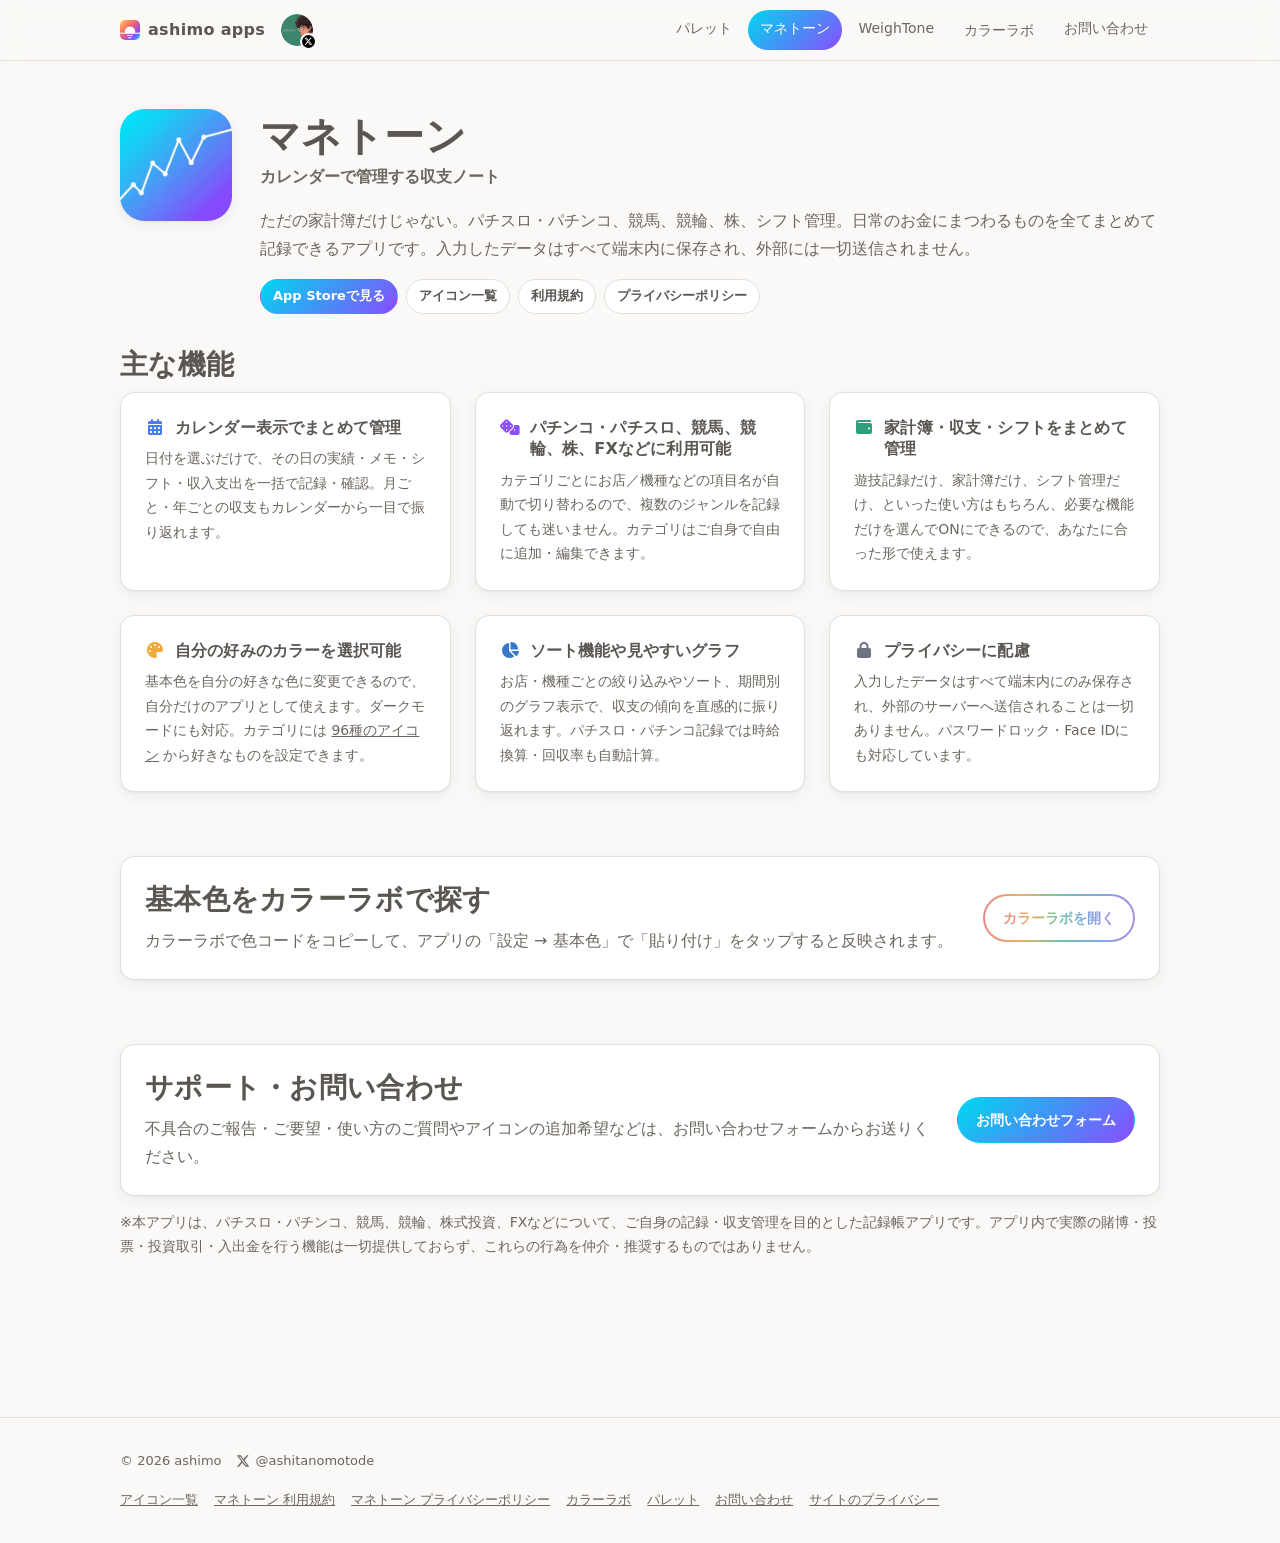
==== manetone/index.html @ 56796caa "運営者アイコンとXバッジを見やすいサイズに 実機では小さすぎてバッジに気づかないため、スマホはアイコン34px・ バッジ18px、PCは32px・17pxに拡大。タップもしやすくなる。  Co-Aut" ====
<!DOCTYPE html>
<html lang="ja">
<head>
  <meta charset="UTF-8">
  <meta name="viewport" content="width=device-width, initial-scale=1">
  <link rel="icon" href="/favicon.ico" sizes="32x32">
  <link rel="icon" href="/assets/icons/favicon.svg" type="image/svg+xml">
  <link rel="apple-touch-icon" href="/assets/icons/apple-touch-icon.png">
  <link rel="manifest" href="/site.webmanifest">
  <meta name="apple-mobile-web-app-title" content="ashimo apps">
  <meta name="theme-color" media="(prefers-color-scheme: light)" content="#faf9f7">
  <meta name="theme-color" media="(prefers-color-scheme: dark)" content="#151412">
  <title>マネトーン｜カレンダーで管理する収支ノート</title>
  <meta name="description" content="ただの家計簿だけじゃない。パチスロ・パチンコ、競馬、競輪、株、シフト管理。日常のお金にまつわるものを全てまとめて記録できるアプリです「マネトーン」。">
  <link rel="stylesheet" href="https://cdnjs.cloudflare.com/ajax/libs/font-awesome/6.7.2/css/all.min.css">
  <link rel="stylesheet" href="../assets/style.css?v=66">
  <link rel="canonical" href="https://ashitanomotode.com/manetone/">
  <meta property="og:type" content="website">
  <meta property="og:site_name" content="ashimo apps">
  <meta property="og:locale" content="ja_JP">
  <meta property="og:title" content="マネトーン｜カレンダーで管理する収支ノート">
  <meta property="og:description" content="ただの家計簿だけじゃない。パチスロ・パチンコ、競馬、競輪、株、シフト管理。日常のお金にまつわるものを全てまとめて記録できるアプリです「マネトーン」。">
  <meta property="og:url" content="https://ashitanomotode.com/manetone/">
  <meta property="og:image" content="https://ashitanomotode.com/assets/ogp-manetone.png">
  <meta name="twitter:card" content="summary_large_image">
  <script type="application/ld+json">
{
  "@context": "https://schema.org",
  "@type": "SoftwareApplication",
  "name": "マネトーン",
  "applicationCategory": "FinanceApplication",
  "operatingSystem": "iOS",
  "url": "https://ashitanomotode.com/manetone/",
  "installUrl": "https://apps.apple.com/jp/app/id6796136285",
  "description": "普段の生活での収入・支出はもちろん、勝ち負けのあるお金も、シフト管理も。日常のお金にまつわるものを全てまとめて記録できるアプリです。",
  "offers": {
    "@type": "Offer",
    "price": "0",
    "priceCurrency": "JPY"
  },
  "author": {
    "@type": "Organization",
    "name": "ashimo"
  }
}
  </script>
</head>
<body class="app-manetone" data-page="manetone">
  <header class="site-header">
    <div class="wrap">
      <a class="logo" href="../index.html"><span class="logo-dot"></span>ashimo apps</a>
      <a class="author-link" href="https://x.com/ashitanomotode" rel="me noopener" target="_blank" aria-label="運営者 ashimo のX（@ashitanomotode）"><img src="../assets/icons/ashimo.png" alt="" width="30" height="30"><span class="author-badge" aria-hidden="true"><svg viewBox="0 0 24 24"><path d="M18.244 2.25h3.308l-7.227 8.26 8.502 11.24H16.17l-5.214-6.817L4.99 21.75H1.68l7.73-8.835L1.254 2.25H8.08l4.713 6.231zm-1.161 17.52h1.833L7.084 4.126H5.117z"/></svg></span></a>
      <nav class="nav">
        <a data-nav="palette" href="../palette.html"><span class="rainbow-label">パレット</span></a>
        <a data-nav="manetone" href="./" aria-current="page">マネトーン</a>
        <a data-nav="weightone" href="../weightone/">WeighTone</a>
        <a data-nav="color" href="../color.html"><span class="rainbow-label">カラーラボ</span></a>
        <a data-nav="contact" href="../contact.html">お問い合わせ</a>
      </nav>
    </div>
  </header>

  <main class="wrap">
    <section class="app-hero">
      <img src="../assets/icons/manetone.png" alt="マネトーンのアイコン" width="112" height="112">
      <div>
        <h1>マネトーン</h1>
        <p class="app-catch">カレンダーで管理する収支ノート</p>
        <p>ただの家計簿だけじゃない。パチスロ・パチンコ、競馬、競輪、株、シフト管理。日常のお金にまつわるものを全てまとめて記録できるアプリです。入力したデータはすべて端末内に保存され、外部には一切送信されません。</p>
        <div class="doc-tabs">
          <a class="btn btn-primary btn-sm" href="https://apps.apple.com/jp/app/id6796136285" rel="noopener">App Storeで見る</a>
          <a class="btn btn-sm" href="icons.html">アイコン一覧</a>
          <a class="btn btn-sm" href="terms.html">利用規約</a>
          <a class="btn btn-sm" href="privacy.html">プライバシーポリシー</a>
        </div>
      </div>
    </section>

    <section class="section" style="padding-top:24px">
      <h2 class="section-title">主な機能</h2>
      <div class="grid-2 feature-grid">
        <div class="card">
          <h3><i class="fa-solid fa-calendar-days feat-ic" style="color:#4A7DF0"></i>カレンダー表示でまとめて管理</h3>
          <p>日付を選ぶだけで、その日の実績・メモ・シフト・収入支出を一括で記録・確認。月ごと・年ごとの収支もカレンダーから一目で振り返れます。</p>
        </div>
        <div class="card">
          <h3><i class="fa-solid fa-dice feat-ic" style="color:#8A4DFF"></i>パチンコ・パチスロ、競馬、競輪、株、FXなどに利用可能</h3>
          <p>カテゴリごとにお店／機種などの項目名が自動で切り替わるので、複数のジャンルを記録しても迷いません。カテゴリはご自身で自由に追加・編集できます。</p>
        </div>
        <div class="card">
          <h3><i class="fa-solid fa-wallet feat-ic" style="color:#2F9E7D"></i>家計簿・収支・シフトをまとめて管理</h3>
          <p>遊技記録だけ、家計簿だけ、シフト管理だけ、といった使い方はもちろん、必要な機能だけを選んでONにできるので、あなたに合った形で使えます。</p>
        </div>
        <div class="card">
          <h3><i class="fa-solid fa-palette feat-ic" style="color:#F0A93B"></i>自分の好みのカラーを選択可能</h3>
          <p>基本色を自分の好きな色に変更できるので、自分だけのアプリとして使えます。ダークモードにも対応。カテゴリには <a href="icons.html">96種のアイコン</a> から好きなものを設定できます。</p>
        </div>
        <div class="card">
          <h3><i class="fa-solid fa-chart-pie feat-ic" style="color:#3878C9"></i>ソート機能や見やすいグラフ</h3>
          <p>お店・機種ごとの絞り込みやソート、期間別のグラフ表示で、収支の傾向を直感的に振り返れます。パチスロ・パチンコ記録では時給換算・回収率も自動計算。</p>
        </div>
        <div class="card">
          <h3><i class="fa-solid fa-lock feat-ic" style="color:#6B7280"></i>プライバシーに配慮</h3>
          <p>入力したデータはすべて端末内にのみ保存され、外部のサーバーへ送信されることは一切ありません。パスワードロック・Face IDにも対応しています。</p>
        </div>
      </div>
    </section>

    <section class="section" style="padding-top:0">
      <div class="card color-cta">
        <div>
          <h2 class="section-title">基本色をカラーラボで探す</h2>
          <p class="section-lead" style="margin:0">カラーラボで色コードをコピーして、アプリの「設定 → 基本色」で「貼り付け」をタップすると反映されます。</p>
        </div>
        <a class="btn btn-lab" href="../color.html#app=manetone"><span class="rainbow-label">カラーラボを開く</span></a>
      </div>
    </section>

    <section class="section" style="padding-top:0">
      <div class="card color-cta">
        <div>
          <h2 class="section-title">サポート・お問い合わせ</h2>
          <p class="section-lead" style="margin:0">不具合のご報告・ご要望・使い方のご質問やアイコンの追加希望などは、お問い合わせフォームからお送りください。</p>
        </div>
        <a class="btn btn-primary" href="../contact.html?app=manetone">お問い合わせフォーム</a>
      </div>
      <p class="howto">※本アプリは、パチスロ・パチンコ、競馬、競輪、株式投資、FXなどについて、ご自身の記録・収支管理を目的とした記録帳アプリです。アプリ内で実際の賭博・投票・投資取引・入出金を行う機能は一切提供しておらず、これらの行為を仲介・推奨するものではありません。</p>
    </section>
  </main>

  <footer class="site-footer">
    <div class="wrap">
      <span class="foot-brand">© 2026 ashimo<a class="x-link" href="https://x.com/ashitanomotode" rel="me noopener" target="_blank" aria-label="X（旧Twitter）@ashitanomotode"><svg class="x-icon" viewBox="0 0 24 24" aria-hidden="true"><path d="M18.244 2.25h3.308l-7.227 8.26 8.502 11.24H16.17l-5.214-6.817L4.99 21.75H1.68l7.73-8.835L1.254 2.25H8.08l4.713 6.231zm-1.161 17.52h1.833L7.084 4.126H5.117z"/></svg><span>@ashitanomotode</span></a></span>
      <nav>
        <a href="icons.html">アイコン一覧</a>
        <a href="terms.html">マネトーン 利用規約</a>
        <a href="privacy.html">マネトーン プライバシーポリシー</a>
        <a href="../color.html">カラーラボ</a>
        <a href="../palette.html">パレット</a>
        <a href="../contact.html">お問い合わせ</a>
        <a href="../privacy.html">サイトのプライバシー</a>
      </nav>
    </div>
  </footer>
</body>
</html>
---- assets/style.css ----
/* ===== デザイントークン ===== */
:root {
  --bg: #faf9f7;
  --surface: #ffffff;
  --surface-2: #f2f0ec;
  --text: #5a5652;   /* 黒は使わず、やや薄めのグレー */
  --text-sub: #6b665e;
  --border: #e4e0d9;
  --accent: #3b82f6; /* カラーラボで選んだ色がここに入る */
  --accent-text: #ffffff;
  --radius: 14px;
  --shadow: 0 1px 2px rgba(0,0,0,.04), 0 4px 16px rgba(0,0,0,.06);
  --max: 1080px;
  color-scheme: light;
}
@media (prefers-color-scheme: dark) {
  :root {
    --bg: #151412;
    --surface: #1e1c19;
    --surface-2: #29261f;
    --text: #f1eee8;
    --text-sub: #a39d92;
    --border: #36322b;
    --shadow: 0 1px 2px rgba(0,0,0,.3), 0 4px 16px rgba(0,0,0,.3);
    color-scheme: dark;
  }
}

* { box-sizing: border-box; }
html { scroll-behavior: smooth; }
body {
  margin: 0;
  background: var(--bg);
  color: var(--text);
  font-family: "Hiragino Sans", "Hiragino Kaku Gothic ProN", "Noto Sans JP", "Yu Gothic", system-ui, sans-serif;
  line-height: 1.75;
  -webkit-font-smoothing: antialiased;
}
img { max-width: 100%; }
a { color: inherit; }
.wrap { max-width: var(--max); margin: 0 auto; padding-inline: 20px; }

/* ===== ヘッダー / フッター ===== */
.site-header {
  position: sticky; top: 0; z-index: 10;
  background: color-mix(in srgb, var(--bg) 85%, transparent);
  backdrop-filter: blur(10px);
  border-bottom: 1px solid var(--border);
}
.site-header .wrap { display: flex; align-items: center; justify-content: space-between; gap: 16px; min-height: 60px; flex-wrap: wrap; }
.logo { font-weight: 800; text-decoration: none; letter-spacing: .02em; display: flex; align-items: center; gap: 8px; }
.logo-dot { width: 20px; height: 20px; border-radius: 5px; background: url("icons/favicon.svg") center / cover no-repeat; flex: none; }
.nav { display: flex; gap: 4px; flex-wrap: wrap; }
.nav a { text-decoration: none; font-size: 14px; padding: 6px 12px; border-radius: 999px; color: var(--text-sub); }
.nav a:hover { background: var(--surface-2); color: var(--text); }
.nav a[aria-current="page"] { background: var(--text); color: var(--bg); }

.site-footer { border-top: 1px solid var(--border); margin-top: 80px; padding-block: 32px; font-size: 13px; color: var(--text-sub); }
.site-footer .wrap { display: flex; justify-content: space-between; gap: 16px; flex-wrap: wrap; }
.site-footer nav { display: flex; gap: 16px; flex-wrap: wrap; }

/* ===== 共通パーツ ===== */
h1, h2, h3 { line-height: 1.35; letter-spacing: .01em; }
.section { padding-block: 64px; }
.section-title { font-size: clamp(22px, 3vw, 28px); margin: 0 0 8px; }
.section-lead { color: var(--text-sub); margin: 0 0 32px; }
.card { background: var(--surface); border: 1px solid var(--border); border-radius: var(--radius); box-shadow: var(--shadow); padding: 24px; }
.btn {
  display: inline-flex; align-items: center; justify-content: center; gap: 6px;
  padding: 10px 18px; border-radius: 999px; border: 1px solid var(--border);
  background: var(--surface); color: var(--text); font: inherit; font-size: 14px; font-weight: 600;
  text-decoration: none; cursor: pointer; transition: transform .1s, background .2s;
}
.btn:active { transform: scale(.97); }
.btn-primary { background: var(--text); color: var(--bg); border-color: transparent; }
.btn-sm { padding: 5px 12px; font-size: 13px; }
.tag { display: inline-block; font-size: 12px; padding: 2px 10px; border-radius: 999px; background: var(--surface-2); color: var(--text-sub); }
.grid-2 { display: grid; grid-template-columns: repeat(auto-fit, minmax(300px, 1fr)); gap: 24px; }
.grid-3 { display: grid; grid-template-columns: repeat(auto-fit, minmax(220px, 1fr)); gap: 20px; }

/* ===== トップページ ===== */
.hero { padding-block: 88px 56px; text-align: center; position: relative; overflow: hidden; }
.hero h1 { font-size: clamp(30px, 5.5vw, 52px); margin: 16px 0; }
.hero p { color: var(--text-sub); max-width: 620px; margin: 0 auto 32px; }
.hero-actions { display: flex; gap: 12px; justify-content: center; flex-wrap: wrap; }
.hero-swatches { display: flex; justify-content: center; gap: 10px; margin-top: 48px; flex-wrap: wrap; }
.hero-swatches span { width: 44px; height: 44px; border-radius: 12px; box-shadow: var(--shadow); }
.rainbow-text {
  background: linear-gradient(90deg, #ef4444, #f59e0b, #10b981, #3b82f6, #8b5cf6);
  -webkit-background-clip: text; background-clip: text; color: transparent;
}

.app-card { display: flex; flex-direction: column; gap: 12px; }
.app-icon { width: 64px; height: 64px; border-radius: 16px; display: grid; place-items: center; font-size: 32px; }
.app-card h3 { margin: 0; font-size: 22px; }
.app-card ul { margin: 0; padding-left: 1.2em; color: var(--text-sub); }
.app-card .actions { display: flex; gap: 8px; flex-wrap: wrap; margin-top: auto; padding-top: 8px; }

.steps { counter-reset: step; }
.step { position: relative; padding-top: 48px; }
.step::before {
  counter-increment: step; content: counter(step);
  position: absolute; top: 20px; left: 24px;
  width: 36px; height: 36px; border-radius: 50%;
  background: var(--text); color: var(--bg); display: grid; place-items: center; font-weight: 700;
}
.step h3 { margin: 12px 0 4px; }
.step p { margin: 0; color: var(--text-sub); font-size: 14px; }

.faq details { border-bottom: 1px solid var(--border); padding-block: 14px; }
.faq summary { cursor: pointer; font-weight: 600; }
.faq p { color: var(--text-sub); margin: 8px 0 0; }

/* ===== 規約ページ ===== */
.doc { max-width: 760px; margin: 0 auto; padding-block: 48px; }
.doc h1 { font-size: 30px; margin-bottom: 4px; }
.doc .meta { color: var(--text-sub); font-size: 13px; margin-bottom: 32px; }
.doc h2 { font-size: 18px; margin-top: 36px; padding-top: 12px; border-top: 1px solid var(--border); }
.doc li { margin-bottom: 4px; }
.doc .note { background: #fff7d6; color: #5c4a00; border-radius: 10px; padding: 12px 16px; font-size: 13px; }
.doc-tabs { display: flex; gap: 8px; margin-bottom: 24px; flex-wrap: wrap; }

/* ===== カラーラボ ===== */
.lab-head { padding-block: 40px 16px; }
.lab-head h1 { margin: 0 0 4px; font-size: clamp(26px, 4vw, 36px); }
.lab-head p { margin: 0; color: var(--text-sub); }

.lab { display: grid; grid-template-columns: minmax(0, 1.1fr) minmax(0, 1fr); gap: 24px; align-items: start; }
@media (max-width: 860px) { .lab { grid-template-columns: 1fr; } }

.swatch-big {
  border-radius: var(--radius); min-height: 180px; padding: 20px;
  display: flex; flex-direction: column; justify-content: space-between;
  transition: background .15s; box-shadow: var(--shadow);
}
.swatch-big .hex { font-size: clamp(32px, 6vw, 48px); font-weight: 800; letter-spacing: .04em; font-family: ui-monospace, "SF Mono", Menlo, monospace; }
.swatch-big .name { font-size: 14px; opacity: .85; }
.swatch-top { display: flex; justify-content: space-between; align-items: center; gap: 8px; }
.native-picker { width: 44px; height: 44px; border: 2px solid rgba(255,255,255,.6); border-radius: 12px; padding: 0; background: none; cursor: pointer; }
.native-picker::-webkit-color-swatch-wrapper { padding: 0; }
.native-picker::-webkit-color-swatch { border: none; border-radius: 10px; }

.panel h2 { font-size: 15px; margin: 0 0 14px; display: flex; align-items: center; justify-content: space-between; gap: 8px; }
.stack { display: grid; gap: 20px; }

.slider-row { display: grid; grid-template-columns: 28px 1fr 64px; gap: 10px; align-items: center; margin-bottom: 10px; }
.slider-row label { font-size: 13px; font-weight: 700; color: var(--text-sub); }
.slider-row input[type="number"] {
  width: 100%; font: inherit; font-size: 13px; padding: 4px 6px; text-align: right;
  border: 1px solid var(--border); border-radius: 8px; background: var(--surface-2); color: var(--text);
}
input[type="range"] { -webkit-appearance: none; appearance: none; width: 100%; height: 14px; border-radius: 999px; outline: none; border: 1px solid var(--border); }
input[type="range"]::-webkit-slider-thumb { -webkit-appearance: none; width: 22px; height: 22px; border-radius: 50%; background: #fff; border: 2px solid #1f1d1a; box-shadow: 0 1px 4px rgba(0,0,0,.3); cursor: grab; }
input[type="range"]::-moz-range-thumb { width: 20px; height: 20px; border-radius: 50%; background: #fff; border: 2px solid #1f1d1a; cursor: grab; }

.mode-tabs { display: inline-flex; background: var(--surface-2); border-radius: 999px; padding: 3px; }
.mode-tabs button { border: 0; background: none; font: inherit; font-size: 12px; font-weight: 600; padding: 4px 12px; border-radius: 999px; color: var(--text-sub); cursor: pointer; }
.mode-tabs button[aria-pressed="true"] { background: var(--surface); color: var(--text); box-shadow: 0 1px 3px rgba(0,0,0,.1); }

.code-row { display: grid; grid-template-columns: 48px 1fr auto; gap: 10px; align-items: center; padding: 8px 0; border-bottom: 1px dashed var(--border); }
.code-row:last-child { border-bottom: 0; }
.code-row span { font-size: 12px; color: var(--text-sub); font-weight: 700; }
.code-row input, .code-row code {
  font-family: ui-monospace, "SF Mono", Menlo, monospace; font-size: 15px;
  border: 1px solid transparent; background: none; color: var(--text); padding: 4px 6px; border-radius: 8px; width: 100%;
}
.code-row input:focus { border-color: var(--border); background: var(--surface-2); outline: none; }

.chips { display: grid; grid-template-columns: repeat(auto-fill, minmax(56px, 1fr)); gap: 8px; }
.chip {
  aspect-ratio: 1; border-radius: 10px; border: 1px solid rgba(0,0,0,.08); cursor: pointer; position: relative;
  transition: transform .1s;
}
.chip:hover { transform: translateY(-2px); }
.chip.is-current { outline: 3px solid var(--text); outline-offset: 2px; }
.chip-label { display: block; font-size: 11px; text-align: center; color: var(--text-sub); margin-top: 4px; line-height: 1.3; }
.chip-wrap { display: flex; flex-direction: column; min-width: 0; }
.chip-remove { position: absolute; top: -6px; right: -6px; width: 20px; height: 20px; border-radius: 50%; border: 0; background: var(--text); color: var(--bg); font-size: 12px; cursor: pointer; line-height: 1; }

.scale { display: flex; border-radius: 10px; overflow: hidden; height: 48px; }
.scale button { flex: 1; border: 0; cursor: pointer; transition: flex .15s; }
.scale button:hover { flex: 1.6; }

.harmony-row { display: grid; grid-template-columns: 110px 1fr; gap: 12px; align-items: center; margin-bottom: 10px; font-size: 13px; }
.harmony-row .scale { height: 36px; }

.contrast-grid { display: grid; grid-template-columns: 1fr 1fr; gap: 10px; }
.contrast-box { border-radius: 10px; padding: 14px; font-weight: 700; }
.contrast-box small { display: block; font-weight: 500; font-size: 12px; opacity: .9; }
.badge { display: inline-block; font-size: 11px; padding: 1px 8px; border-radius: 999px; background: rgba(0,0,0,.25); color: #fff; margin-left: 4px; }

.pal-tabs { display: flex; gap: 6px; flex-wrap: wrap; margin-bottom: 14px; }

/* アプリプレビュー（スマホ風） */
.phone-row { display: flex; gap: 16px; justify-content: center; flex-wrap: wrap; }
.phone {
  width: 220px; max-width: 100%; border-radius: 28px; padding: 14px; border: 6px solid #111;
  background: var(--p-bg); color: var(--p-text); font-size: 12px;
  display: flex; flex-direction: column; gap: 10px;
}
.phone.light { --p-bg: #f6f6f4; --p-card: #fff; --p-text: #1d1d1b; --p-sub: #8a8a85; }
.phone.dark  { --p-bg: #111; --p-card: #1f1f1f; --p-text: #f1f1f1; --p-sub: #9a9a9a; }
.phone .p-title { font-weight: 800; font-size: 14px; display: flex; justify-content: space-between; }
.phone .p-card { background: var(--p-card); border-radius: 14px; padding: 10px; }
.phone .p-sub { color: var(--p-sub); font-size: 10px; }
.phone .p-big { font-size: 20px; font-weight: 800; }
.phone .p-btn { border-radius: 999px; padding: 8px; text-align: center; font-weight: 700; }
.phone .p-bar { height: 6px; border-radius: 999px; background: color-mix(in srgb, var(--p-sub) 25%, transparent); overflow: hidden; }
.phone .p-bar i { display: block; height: 100%; width: 64%; border-radius: inherit; }
.phone .p-tabbar { display: flex; justify-content: space-around; padding-top: 6px; border-top: 1px solid color-mix(in srgb, var(--p-sub) 25%, transparent); font-size: 16px; }

.toast {
  position: fixed; left: 50%; bottom: 24px; transform: translateX(-50%) translateY(20px);
  background: var(--text); color: var(--bg); padding: 10px 18px; border-radius: 999px; font-size: 14px;
  opacity: 0; pointer-events: none; transition: .2s; z-index: 50;
}
.toast.show { opacity: 1; transform: translateX(-50%) translateY(0); }

.more-codes summary { cursor: pointer; font-size: 13px; color: var(--text-sub); padding-top: 10px; }
.code-row { grid-template-columns: 64px 1fr auto; }

/* グラデーション */
.seg { display: grid; grid-template-columns: repeat(3, 1fr); background: var(--surface-2); border-radius: 12px; padding: 4px; gap: 4px; }
.seg button { border: 0; background: none; font: inherit; font-size: 13px; font-weight: 700; padding: 8px 4px; border-radius: 9px; color: var(--text-sub); cursor: pointer; }
.seg button[aria-pressed="true"] { background: var(--surface); color: var(--text); box-shadow: 0 1px 3px rgba(0,0,0,.12); }
.pro-badge { font-size: 10px; padding: 1px 6px; border-radius: 999px; background: linear-gradient(90deg, #f59e0b, #ec4899); color: #fff; vertical-align: 1px; }
.grad-preview { height: 120px; border-radius: 14px; box-shadow: var(--shadow); margin-bottom: 18px; }

.stop-bar { position: relative; height: 40px; border-radius: 20px; cursor: copy; touch-action: none; margin-inline: 11px; user-select: none; }
.stop-bar-fill { position: absolute; inset: 0; border-radius: inherit; border: 1px solid var(--border); }
.stop-marker {
  position: absolute; top: 50%; width: 24px; height: 24px; margin: -12px 0 0 -12px; border-radius: 50%;
  border: 2px solid rgba(255,255,255,.7); box-shadow: 0 1px 4px rgba(0,0,0,.45); cursor: grab;
}
.stop-marker.is-selected { border: 3px solid #fff; outline: 2px solid var(--text); width: 28px; height: 28px; margin: -14px 0 0 -14px; }
.stop-tools { display: flex; justify-content: space-between; align-items: center; gap: 8px; flex-wrap: wrap; margin-top: 12px; }
.stop-tools input { width: 64px; font: inherit; font-size: 13px; padding: 3px 6px; border: 1px solid var(--border); border-radius: 8px; background: var(--surface-2); color: var(--text); text-align: right; }
.sub-h { font-size: 13px; margin: 20px 0 10px; display: flex; justify-content: space-between; align-items: center; gap: 8px; }
.angle-row { display: flex; gap: 8px; flex-wrap: wrap; }
.angle-row button { width: 38px; height: 38px; border-radius: 50%; border: 1px solid var(--border); background: var(--surface-2); color: var(--text); font-size: 16px; cursor: pointer; display: grid; place-items: center; }
.angle-row button span { display: inline-block; line-height: 1; }
.angle-row button[aria-pressed="true"] { background: var(--text); color: var(--bg); border-color: transparent; }

.stop-row { display: grid; grid-template-columns: 22px 28px 1fr 52px auto; gap: 10px; align-items: center; padding: 6px 8px; border-radius: 10px; cursor: pointer; }
.stop-row:hover { background: var(--surface-2); }
.stop-row.is-selected { background: var(--surface-2); box-shadow: inset 0 0 0 1px var(--border); }
.stop-row .num { font-size: 12px; color: var(--text-sub); font-weight: 700; text-align: center; }
.stop-row .sw { width: 28px; height: 28px; border-radius: 8px; border: 1px solid rgba(0,0,0,.1); }
.stop-row code { font-family: ui-monospace, "SF Mono", Menlo, monospace; font-size: 15px; }
.stop-row .pos { font-size: 13px; color: var(--text-sub); text-align: right; }

.grad-presets { display: grid; grid-template-columns: repeat(auto-fill, minmax(92px, 1fr)); gap: 10px; }
.grad-presets button { border: 0; background: none; padding: 0; cursor: pointer; font: inherit; color: var(--text-sub); font-size: 11px; text-align: center; }
.grad-presets button i { display: block; height: 44px; border-radius: 10px; margin-bottom: 4px; border: 1px solid rgba(0,0,0,.06); transition: transform .1s; }
.grad-presets button:hover i { transform: translateY(-2px); }

.howto { font-size: 14px; color: var(--text-sub); }
.howto ol { margin: 0; padding-left: 1.3em; }

/* ===== アプリアイコン・アプリページ ===== */
.hero-icons { display: flex; justify-content: center; gap: 20px; margin-top: 48px; }
.hero-icons img { width: 88px; height: 88px; border-radius: 22%; box-shadow: var(--shadow); }
.app-icon-img { width: 72px; height: 72px; border-radius: 22%; box-shadow: var(--shadow); }
.app-catch { margin: 0; font-weight: 700; color: var(--text); }
.app-hero { display: flex; gap: 28px; align-items: flex-start; padding-block: 48px 8px; flex-wrap: wrap; }
.app-hero img { width: 112px; height: 112px; border-radius: 22%; box-shadow: var(--shadow); flex-shrink: 0; }
.app-hero > div { flex: 1; min-width: 260px; }
.app-hero h1 { margin: 0; font-size: clamp(28px, 5vw, 40px); }
.app-hero p { color: var(--text-sub); }
.app-hero .doc-tabs { margin: 16px 0 0; }
.feature-grid h3 { margin: 0 0 8px; font-size: 16px; }
.feature-grid p { margin: 0; color: var(--text-sub); font-size: 14px; }
.color-cta { display: flex; gap: 20px; align-items: center; justify-content: space-between; flex-wrap: wrap; }
.color-cta > div { flex: 1; min-width: 240px; }
.doc-app { display: inline-flex; align-items: center; gap: 10px; text-decoration: none; font-weight: 700; }
.doc-app img { border-radius: 22%; }
.doc .crosslink { margin-top: 40px; padding-top: 20px; border-top: 1px solid var(--border); }

/* ===== 無料 / Pro 表示 ===== */
.free-badge { font-size: 10px; padding: 1px 6px; border-radius: 999px; background: #16a34a; color: #fff; vertical-align: 1px; }
.seg button { display: flex; flex-direction: column; align-items: center; gap: 2px; line-height: 1.3; }
.plan-note { display: flex; gap: 8px; flex-wrap: wrap; margin-top: 10px; font-size: 12px; color: var(--text-sub); }
.app-tabs { display: flex; gap: 6px; margin-bottom: 12px; flex-wrap: wrap; }
.app-tabs button { display: inline-flex; align-items: center; gap: 6px; }
.app-tabs img { width: 20px; height: 20px; border-radius: 22%; }
.app-tabs button[aria-pressed="true"] { background: var(--text); color: var(--bg); border-color: transparent; }

/* ===== アプリ切り替え ===== */
body[data-app="manetone"] [data-for="weightone"],
body[data-app="weightone"] [data-for="manetone"] { display: none !important; }
.app-switch { display: grid; grid-template-columns: repeat(2, minmax(0, 1fr)); gap: 10px; margin-top: 18px; max-width: 560px; }
.app-switch button {
  display: flex; align-items: center; gap: 12px; text-align: left; padding: 10px 14px;
  border-radius: 16px; border: 2px solid var(--border); background: var(--surface); color: var(--text);
  font: inherit; cursor: pointer; transition: border-color .15s, box-shadow .15s;
}
.app-switch img { width: 44px; height: 44px; border-radius: 22%; flex-shrink: 0; }
.app-switch b { display: block; font-size: 15px; }
.app-switch small { display: block; font-size: 12px; color: var(--text-sub); }
.app-switch button[aria-pressed="false"] { opacity: .7; }
.app-switch button[data-app="manetone"][aria-pressed="true"] { border-color: #6d7ff5; box-shadow: 0 0 0 4px rgba(109,127,245,.18); opacity: 1; }
.app-switch button[data-app="weightone"][aria-pressed="true"] { border-color: #ff8a5c; box-shadow: 0 0 0 4px rgba(255,138,92,.2); opacity: 1; }
body[data-app="manetone"] .lab-head h1 { background: linear-gradient(90deg, #00b8e6, #8a4dff); -webkit-background-clip: text; background-clip: text; color: transparent; }
body[data-app="weightone"] .lab-head h1 { background: linear-gradient(90deg, #ffb347, #e05a8f); -webkit-background-clip: text; background-clip: text; color: transparent; }

/* ===== 端末モック（共通） ===== */
.device-row { display: flex; justify-content: center; }
.device {
  width: 300px; max-width: 100%; border-radius: 38px; border: 8px solid #111; overflow: hidden;
  display: flex; flex-direction: column; position: relative; font-size: 12px; line-height: 1.4;
  box-shadow: 0 10px 30px rgba(0,0,0,.18);
}
.device .status { display: flex; justify-content: space-between; padding: 8px 20px 2px; font-size: 11px; font-weight: 700; }
.device .island { position: absolute; top: 6px; left: 50%; transform: translateX(-50%); width: 76px; height: 20px; border-radius: 12px; background: #111; }
.device svg.ic { display: block; }
.device .tabbar { display: flex; justify-content: space-around; padding: 6px 4px 14px; border-top: 1px solid; }
.device .tab { display: flex; flex-direction: column; align-items: center; gap: 1px; font-size: 9px; min-width: 0; }

/* マネトーン */
.mt-body { padding: 0 8px 10px; position: relative; flex: 1; }
.mt-title { text-align: center; font-size: 17px; font-weight: 700; padding: 4px 0 2px; }
.mt-summary { margin: 8px 4px 10px; padding: 10px; border-radius: 10px; box-shadow: 0 2px 4px rgba(0,0,0,.05); }
.mt-sum-top { display: flex; justify-content: space-between; align-items: center; gap: 6px; }
.mt-sum-label { font-size: 12px; }
.mt-detail { border: 1.5px solid; border-radius: 999px; padding: 1px 10px; font-size: 10px; font-weight: 700; }
.mt-seg { display: inline-flex; border-radius: 6px; padding: 2px; margin-top: 6px; }
.mt-seg span { padding: 3px 6px; border-radius: 5px; font-size: 11px; }
.mt-value { font-size: 18px; font-weight: 700; margin-top: 2px; }
.mt-cal { border-radius: 12px; padding: 8px 4px 6px; }
.mt-cal-head { display: flex; justify-content: space-between; align-items: center; padding: 0 8px 6px; font-size: 14px; font-weight: 700; }
.mt-cal-head i { font-style: normal; font-size: 18px; font-weight: 400; }
.mt-grid { display: grid; grid-template-columns: repeat(7, 1fr); }
.mt-wd { text-align: center; font-size: 10px; padding-bottom: 2px; }
.mt-day { aspect-ratio: 1; display: flex; flex-direction: column; align-items: center; padding-top: 2px; min-width: 0; overflow: hidden; }
.mt-top { display: grid; grid-template-columns: 1fr auto 1fr; width: 100%; align-items: center; }
.mt-shift { font-size: 7px; font-weight: 700; text-align: center; }
.mt-num { font-size: 12px; }
.mt-amt { font-size: 8.5px; white-space: nowrap; letter-spacing: -.02em; }
.mt-fin { font-size: 8px; opacity: .85; white-space: nowrap; letter-spacing: -.02em; }
.mt-fab { position: absolute; right: 14px; bottom: 14px; width: 44px; height: 44px; border-radius: 50%; display: grid; place-items: center; box-shadow: 0 3px 5px rgba(0,0,0,.2); }

/* WeighTone */
.wt-body { padding: 0 14px 12px; flex: 1; }
.wt-title { font-size: 19px; font-weight: 800; padding: 6px 2px 0; display: flex; justify-content: space-between; align-items: center; }
.wt-pro { font-size: 10px; font-weight: 800; padding: 2px 8px; border-radius: 999px; }
.wt-summary { margin-top: 10px; border-radius: 16px; padding: 10px 12px; display: flex; justify-content: space-between; align-items: flex-end; }
.wt-summary b { font-size: 22px; font-weight: 800; }
.wt-cal { margin-top: 12px; border-radius: 18px; padding: 8px; }
.wt-cal-head { display: flex; justify-content: space-between; align-items: center; padding: 0 4px 6px; font-size: 13px; font-weight: 800; }
.wt-cal-head i { font-style: normal; font-size: 16px; font-weight: 400; }
.wt-grid { display: grid; grid-template-columns: repeat(7, 1fr); }
.wt-wd { text-align: center; font-size: 9px; font-weight: 600; padding-bottom: 3px; }
.wt-cell { aspect-ratio: .82; padding: 1.5px; min-width: 0; }
.wt-box { height: 100%; border-radius: 8px; border: 1px solid transparent; display: flex; flex-direction: column; align-items: center; justify-content: center; }
.wt-num { font-size: 8px; font-weight: 600; }
.wt-val { height: 12px; margin-top: 2px; display: flex; align-items: center; justify-content: center; font-size: 9px; font-weight: 800; letter-spacing: -.03em; }
.wt-icons { height: 8px; margin-top: 1px; display: flex; gap: 1px; }
.wt-add { width: 46px; height: 46px; border-radius: 50%; margin: 12px auto 0; display: grid; place-items: center; }
.mode-tabs button { white-space: nowrap; }
#previewPanel h2 { flex-wrap: wrap; }

/* ===== スマホ対応 ===== */
.mobile-bar { display: none; }
@media (max-width: 860px) {
  /* 2カラムを解除して、よく使う順に並べ替える */
  .lab { display: flex; flex-direction: column; gap: 16px; }
  .lab > .stack { display: contents; }
  .o-swatch { order: 1; }
  .o-preview { order: 2; }
  .o-sliders { order: 3; }
  .o-gradient { order: 4; }
  .o-mtinfo { order: 4; }
  .o-codes { order: 5; }
  .o-palette { order: 6; }
  .o-tints { order: 7; }
  .o-favs { order: 8; }
  .o-contrast { order: 9; }
  .o-howto { order: 10; }

  /* 画面下に固定する色バー（スクロールしても色とコピーに手が届く） */
  .mobile-bar {
    display: flex; align-items: center; gap: 8px;
    position: fixed; left: 12px; right: 12px; bottom: calc(12px + env(safe-area-inset-bottom));
    z-index: 40; padding: 8px 8px 8px 10px; border-radius: 16px;
    background: color-mix(in srgb, var(--surface) 92%, transparent); backdrop-filter: blur(12px);
    border: 1px solid var(--border); box-shadow: 0 6px 24px rgba(0,0,0,.18);
  }
  .mb-chip { width: 30px; height: 30px; border-radius: 9px; border: 1px solid rgba(0,0,0,.1); flex-shrink: 0; }
  .mobile-bar code { flex: 1; font-family: ui-monospace, "SF Mono", Menlo, monospace; font-size: 15px; font-weight: 700; min-width: 0; }
  body:has(.mobile-bar) .site-footer { padding-bottom: 96px; }
  .toast { bottom: 84px; }
}
@media (max-width: 600px) {
  .wrap { padding-inline: 16px; }
  .site-header .wrap { min-height: auto; padding-block: 10px; gap: 8px; }
  .nav { width: 100%; flex-wrap: nowrap; overflow-x: auto; scrollbar-width: none; margin-inline: -4px; }
  .nav::-webkit-scrollbar { display: none; }
  .nav a { white-space: nowrap; padding: 6px 12px; }

  .card { padding: 16px; }
  .panel h2 { flex-wrap: wrap; }
  .lab-head { padding-block: 24px 8px; }
  .app-switch { gap: 8px; }
  .app-switch button { padding: 8px 10px; gap: 8px; border-radius: 14px; }
  .app-switch img { width: 36px; height: 36px; }
  .app-switch b { font-size: 14px; }
  .app-switch small { font-size: 11px; }

  .swatch-big { min-height: 150px; padding: 16px; }
  .slider-row { grid-template-columns: 30px 1fr 56px; gap: 8px; margin-bottom: 14px; }
  input[type="range"] { height: 18px; }
  input[type="range"]::-webkit-slider-thumb { width: 28px; height: 28px; }
  input[type="range"]::-moz-range-thumb { width: 26px; height: 26px; }

  .chips { grid-template-columns: repeat(auto-fill, minmax(48px, 1fr)); }
  .grad-presets { grid-template-columns: repeat(auto-fill, minmax(76px, 1fr)); }
  .stop-row { grid-template-columns: 18px 26px 1fr 40px auto; gap: 8px; padding: 6px 4px; }
  .stop-row code { font-size: 14px; }
  .stop-bar { height: 44px; }
  .stop-marker { width: 28px; height: 28px; margin: -14px 0 0 -14px; }
  .stop-marker.is-selected { width: 32px; height: 32px; margin: -16px 0 0 -16px; }
  .angle-row { display: grid; grid-template-columns: repeat(8, 1fr); gap: 4px; }
  .angle-row button { width: 100%; height: auto; aspect-ratio: 1; }
  .harmony-row { grid-template-columns: 1fr; }
  .contrast-grid { grid-template-columns: 1fr; }

  .device { width: 100%; max-width: 320px; border-width: 6px; border-radius: 32px; }

  .hero { padding-block: 48px 32px; }
  .app-hero { gap: 16px; padding-top: 28px; }
  .app-hero img { width: 84px; height: 84px; }
  .grid-2 { grid-template-columns: 1fr; }
  .doc { padding-block: 28px; }
  .doc h1 { font-size: 24px; }
  .site-footer { margin-top: 48px; }
}
.panel { scroll-margin-top: 110px; }
@media (max-width: 600px) {
  .nav { gap: 2px; }
  .nav a { padding: 5px 9px; font-size: 13px; }
}

/* ===== スマホ表示の修正 ===== */
@media (max-width: 860px) {
  /* 1列表示ではすべての枠を横幅いっぱいに揃える */
  .lab { align-items: stretch; }
  .lab > .stack > * { width: 100%; max-width: none; min-width: 0; }
}
@media (max-width: 600px) {
  /* 手順カード：番号の丸を見出しの上に置き、重ならないようにする */
  .card.step { padding-top: 64px; }
  .step::before { top: 16px; left: 16px; width: 34px; height: 34px; }
  .step h3 { margin-top: 0; }
}
.seg button { justify-content: center; padding: 8px 4px; }
.seg-label { font-size: 12.5px; line-height: 1.3; text-align: center; }

/* ===== 機能アイコン（Font Awesome） ===== */
.feat-ic { width: 1.25em; text-align: center; flex-shrink: 0; }
.feature-grid h3 { display: flex; align-items: baseline; gap: 10px; }
.feature-grid h3 .feat-ic { font-size: 16px; }
.app-card ul { list-style: none; padding-left: 0; display: grid; gap: 6px; }
.app-card li { display: flex; align-items: baseline; gap: 10px; margin: 0; }
.app-card li .feat-ic { font-size: 14px; }

/* ===== アイコン一覧ページ ===== */
.icon-toolbar { padding: 16px 20px; display: grid; gap: 12px; position: sticky; top: 64px; z-index: 5; }
.it-row { display: flex; align-items: center; gap: 12px; flex-wrap: wrap; }
.it-search { flex: 1; min-width: 220px; display: flex; align-items: center; gap: 8px; padding: 8px 14px; border: 1px solid var(--border); border-radius: 999px; background: var(--surface-2); color: var(--text-sub); }
.it-search input { flex: 1; min-width: 0; border: 0; background: none; font: inherit; font-size: 15px; color: var(--text); outline: none; }
.it-count { font-size: 13px; color: var(--text-sub); white-space: nowrap; }
.it-label { font-size: 13px; font-weight: 700; color: var(--text-sub); }
.it-colors { display: flex; gap: 8px; flex-wrap: wrap; }
.it-swatch { width: 28px; height: 28px; border-radius: 50%; border: 1px solid rgba(0,0,0,.1); cursor: pointer; padding: 0; }
.it-swatch[aria-pressed="true"] { outline: 3px solid var(--text); outline-offset: 2px; }
#iconColorPicker { width: 34px; height: 34px; padding: 0; border: 1px solid var(--border); border-radius: 10px; background: none; cursor: pointer; }

.icon-group { margin-bottom: 28px; }
.ig-title { font-size: 16px; margin: 0; display: flex; align-items: baseline; gap: 8px; }
.ig-title span { font-size: 12px; font-weight: 500; color: var(--text-sub); }
.ig-note { margin: 2px 0 14px; font-size: 13px; color: var(--text-sub); }
.icon-grid { display: grid; grid-template-columns: repeat(auto-fill, minmax(240px, 1fr)); gap: 12px; }
.icon-card { display: flex; gap: 12px; align-items: flex-start; padding: 12px 14px; border: 1px solid var(--border); border-radius: 12px; background: var(--surface); }
.ic-view { width: 36px; height: 36px; flex-shrink: 0; color: #2F9E7D; }
.ic-meta { min-width: 0; }
.ic-meta b { display: block; font-size: 14px; }
.ic-meta code { font-size: 11px; color: var(--text-sub); font-family: ui-monospace, "SF Mono", Menlo, monospace; }
.ic-meta p { margin: 4px 0 0; font-size: 12.5px; line-height: 1.6; color: var(--text-sub); }

/* 追加希望フォーム */
.req-form { display: grid; gap: 16px; max-width: 640px; }
.rf-row { display: grid; gap: 6px; }
.rf-row label { font-size: 13px; font-weight: 700; }
.rf-row .req { font-size: 11px; font-weight: 700; color: #fff; background: #d9455f; border-radius: 999px; padding: 1px 8px; margin-left: 6px; }
.req-form input[type="text"], .req-form input[type="email"], .req-form textarea {
  width: 100%; font: inherit; font-size: 15px; padding: 10px 12px; color: var(--text);
  background: var(--surface-2); border: 1px solid var(--border); border-radius: 10px;
}
.req-form textarea { resize: vertical; }
.req-form input:focus, .req-form textarea:focus { outline: 2px solid var(--accent); outline-offset: 1px; }
.rf-grid { display: grid; grid-template-columns: repeat(auto-fit, minmax(220px, 1fr)); gap: 16px; }
#rfCompany { position: absolute; left: -9999px; width: 1px; height: 1px; opacity: 0; }
.rf-actions { display: flex; align-items: center; gap: 12px; flex-wrap: wrap; }
.rf-status { font-size: 13px; color: var(--text-sub); }
.rf-status.is-ok { color: #16a34a; font-weight: 700; }
.rf-status.is-err { color: #d9455f; font-weight: 700; }
@media (max-width: 600px) {
  .icon-toolbar { position: static; padding: 14px; }
  .icon-grid { grid-template-columns: 1fr; }
}

/* マネトーンのグラデーション編集 */
.seg-2 { grid-template-columns: repeat(2, 1fr); }
.mane-extra { display: grid; gap: 10px; margin-top: 16px; justify-items: start; }
.base-chip {
  display: flex; align-items: center; gap: 10px; width: 100%;
  padding: 10px 14px; border-radius: 12px; cursor: pointer; font: inherit; font-size: 13px;
  border: 1px solid var(--border); background: var(--surface-2); color: var(--text-sub);
}
.base-chip[aria-pressed="true"] { border-color: var(--text); background: var(--surface); color: var(--text); font-weight: 700; }
.bc-dot { width: 22px; height: 22px; border-radius: 50%; border: 1px solid rgba(0,0,0,.15); flex-shrink: 0; }

/* お問い合わせフォーム */
.rf-legend { font-size: 13px; font-weight: 700; }
.rf-hint { font-size: 12px; color: var(--text-sub); }
.rf-radios { display: flex; gap: 10px; flex-wrap: wrap; }
.rf-radios label {
  display: inline-flex; align-items: center; gap: 8px; cursor: pointer;
  padding: 8px 14px; border: 1px solid var(--border); border-radius: 999px;
  background: var(--surface-2); font-size: 14px; font-weight: 600;
}
.rf-radios img { width: 22px; height: 22px; border-radius: 22%; }
.rf-radios input { accent-color: var(--text); }
.rf-radios label:has(input:checked) { border-color: var(--text); background: var(--surface); }
.req-form select {
  width: 100%; font: inherit; font-size: 15px; padding: 10px 12px; color: var(--text);
  background: var(--surface-2); border: 1px solid var(--border); border-radius: 10px;
}
.contact-links { list-style: none; padding: 0; margin: 0; display: grid; gap: 10px; }
.contact-links li { display: flex; align-items: baseline; gap: 10px; font-size: 14px; color: var(--text-sub); }
#cfGotcha { position: absolute; left: -9999px; width: 1px; height: 1px; opacity: 0; }
/* アイコン一覧：ボタン群と検索バーの間隔 */
.icon-toolbar.o-toolbar { margin-top: 28px; }
@media (max-width: 600px) { .icon-toolbar.o-toolbar { margin-top: 20px; } }
.note-box { margin: 16px 0 0; padding: 14px 16px; border-radius: 10px; background: var(--surface-2); border: 1px solid var(--border); font-size: 13px; line-height: 1.8; color: var(--text-sub); }
.note-box b { display: block; color: var(--text); margin-bottom: 4px; }
.note-box ul { margin: 0; padding-left: 1.2em; }
.note-box li { margin-bottom: 2px; }

/* ===== ヘッダーの現在ページ表示（ページごとの色） ===== */
.nav a[aria-current="page"] { color: #fff; border: 0; }
.nav a[data-nav="home"][aria-current="page"],
.nav a[data-nav="contact"][aria-current="page"] { background: #7A756C; }
.nav a[data-nav="manetone"][aria-current="page"] { background: linear-gradient(135deg, #00D8F0, #4A8BF5 55%, #8A4DFF); }
.nav a[data-nav="weightone"][aria-current="page"] { background: linear-gradient(135deg, #FFC46B, #FF8A5C 55%, #E05A8F); }
.nav a[data-nav="color"][aria-current="page"] { background: linear-gradient(90deg, #EF4444, #F59E0B, #10B981, #3B82F6, #8B5CF6); }

/* ===== 黒いボタンをグレーに統一 ===== */
:root { --btn-gray: #9A948A; }
@media (prefers-color-scheme: dark) { :root { --btn-gray: #7E7870; } }
.btn-primary { background: var(--btn-gray); color: #fff; }
.step::before { background: var(--btn-gray); color: #fff; }
.nav a[data-nav="home"][aria-current="page"],
.nav a[data-nav="contact"][aria-current="page"] { background: var(--btn-gray); }
.toast { background: var(--btn-gray); color: #fff; }
.chip-remove { background: var(--btn-gray); color: #fff; }
.mode-tabs button[aria-pressed="true"] { background: var(--surface); color: var(--text); }

/* ===== 主要ボタンの色をページごとに（アプリの色に合わせる） ===== */
body[data-page="manetone"] .btn-primary {
  background: linear-gradient(135deg, #00D8F0, #4A8BF5 55%, #8A4DFF);
  color: #fff;
}
body[data-page="weightone"] .btn-primary {
  background: linear-gradient(135deg, #FFC46B, #FF8A5C 55%, #E05A8F);
  color: #fff;
}
body[data-page="color"] .btn-primary {
  background: linear-gradient(90deg, #EF4444, #F59E0B, #10B981, #3B82F6, #8B5CF6);
  color: #fff;
}
body[data-page="manetone"] .step::before,
body[data-page="weightone"] .step::before,
body[data-page="color"] .step::before { background: var(--btn-gray); }
.btn-primary:hover { opacity: .88; }

/* カラーラボ：ボタンはグレー、文字はレインボー */
body[data-page="color"] .btn-primary { background: var(--btn-gray); }
.rainbow-label {
  background-image: linear-gradient(90deg, #FFD166, #FF8A5C, #F15BB5, #6DD3F0, #A78BFA);
  -webkit-background-clip: text; background-clip: text;
  -webkit-text-fill-color: transparent; color: transparent;
  font-weight: 800;
}
.nav a[data-nav="color"][aria-current="page"] { background: var(--btn-gray); }
/* レインボー文字が乗るボタンは、読みやすさのため少し濃いグレーに */
:root { --btn-gray-deep: #5E5952; }
@media (prefers-color-scheme: dark) { :root { --btn-gray-deep: #4A453E; } }
body[data-page="color"] .btn-primary,
.nav a[data-nav="color"][aria-current="page"] { background: var(--btn-gray-deep); }
.rainbow-label {
  background-image: linear-gradient(90deg, #FFE066, #FF9F6B, #FF7BC8, #6DD3F0, #B79BFF);
  -webkit-background-clip: text; background-clip: text;
  -webkit-text-fill-color: transparent; color: transparent;
}

/* ===== ボタン配色の調整 ===== */
:root { --btn-gray: #6E6960; --btn-gray-deep: #57524A; }
@media (prefers-color-scheme: dark) { :root { --btn-gray: #5C574F; --btn-gray-deep: #4A453E; } }

/* カラーラボのボタン：白抜き＋レインボーの細い枠＋レインボー文字 */
body[data-page="color"] .btn-primary,
.nav a[data-nav="color"][aria-current="page"] {
  background:
    linear-gradient(var(--surface), var(--surface)) padding-box,
    linear-gradient(90deg, #EF4444, #F59E0B, #10B981, #3B82F6, #8B5CF6) border-box;
  border: 1.5px solid transparent;
}
body[data-page="color"] .btn-primary:hover,
.nav a[data-nav="color"][aria-current="page"]:hover { opacity: .85; }
.rainbow-label {
  background-image: linear-gradient(90deg, #EF4444, #F59E0B, #10B981, #3B82F6, #8B5CF6);
  -webkit-background-clip: text; background-clip: text;
  -webkit-text-fill-color: transparent; color: transparent;
  font-weight: 800;
}
/* カラーラボのページ見出しもレインボー */
body[data-page="color"] .lab-head h1 {
  background: linear-gradient(90deg, #EF4444, #F59E0B, #10B981, #3B82F6, #8B5CF6);
  -webkit-background-clip: text; background-clip: text;
  -webkit-text-fill-color: transparent; color: transparent;
}

/* トップページ：アプリごとの「詳しく見る」 */
.btn-mane { background: linear-gradient(135deg, #00D8F0, #4A8BF5 55%, #8A4DFF); color: #fff; }
.btn-weight { background: linear-gradient(135deg, #FFC46B, #FF8A5C 55%, #E05A8F); color: #fff; }

/* 通常ボタン：カーソルを合わせると薄いグラデーション */

/* ===== ボタンの配色（最終調整） ===== */
:root {
  --tint-rainbow: linear-gradient(135deg, #FFE7A8, #FBC7E4 55%, #BFE9FA);
  --tint-mane: linear-gradient(135deg, rgba(0,216,240,.30), rgba(74,139,245,.24) 55%, rgba(138,77,255,.30));
  --tint-weight: linear-gradient(135deg, rgba(255,196,107,.38), rgba(255,138,92,.30) 55%, rgba(224,90,143,.32));
  --tint-text: #2B2721;
}
@media (prefers-color-scheme: dark) {
  :root {
    --tint-rainbow: linear-gradient(135deg, #6E5B2C, #6B3553 55%, #2E5668);
    --tint-text: #F5F0E8;
  }
}

/* グレーだったボタン → 薄いレインボーのグラデーション */
.btn-primary { background: var(--tint-rainbow); color: var(--tint-text); border-color: transparent; }
.btn-primary:hover { opacity: .85; }
.nav a[data-nav="home"][aria-current="page"],
.nav a[data-nav="contact"][aria-current="page"] { background: var(--tint-rainbow); color: var(--tint-text); }

/* アプリごとの主要ボタン（再指定して優先） */
.btn-mane, body[data-page="manetone"] .btn-primary {
  background: linear-gradient(135deg, #00D8F0, #4A8BF5 55%, #8A4DFF); color: #fff;
}
.btn-weight, body[data-page="weightone"] .btn-primary {
  background: linear-gradient(135deg, #FFC46B, #FF8A5C 55%, #E05A8F); color: #fff;
}
body[data-page="color"] .btn-primary,
.nav a[data-nav="color"][aria-current="page"] {
  background:
    linear-gradient(var(--surface), var(--surface)) padding-box,
    linear-gradient(90deg, #EF4444, #F59E0B, #10B981, #3B82F6, #8B5CF6) border-box;
  border: 1.5px solid transparent;
}

/* 枠線ボタンのホバー：その場所のアプリの色を薄く */

/* ===== 薄いレインボー（カラーラボ関連） ===== */
:root { --rainbow-pale: linear-gradient(90deg, #E98A8A, #E8B26A, #6FC79E, #7FA8E8, #A88FE0); }
.rainbow-label { background-image: var(--rainbow-pale); }
.btn-lab,
body[data-page="color"] .btn-primary,
.nav a[data-nav="color"][aria-current="page"] {
  background:
    linear-gradient(var(--surface), var(--surface)) padding-box,
    var(--rainbow-pale) border-box;
  border: 1.5px solid transparent;
}

/* ヘッダー：カーソルを合わせたときの色 */
.nav a[data-nav="manetone"]:hover { background-image: var(--tint-mane); color: var(--text); }
.nav a[data-nav="weightone"]:hover { background-image: var(--tint-weight); color: var(--text); }
.nav a[data-nav="home"]:hover,
.nav a[data-nav="contact"]:hover { background-image: var(--tint-rainbow); color: var(--tint-text); }
.nav a[data-nav="color"]:hover {
  background:
    linear-gradient(var(--surface), var(--surface)) padding-box,
    var(--rainbow-pale) border-box;
  border: 1.5px solid transparent;
}
.nav a[data-nav="color"]:hover .rainbow-label { -webkit-text-fill-color: transparent; color: transparent; background-image: var(--rainbow-pale); }

/* ===== ホバーは影で表現（色は変えない） ===== */
.btn { transition: box-shadow .18s, transform .1s; }
.btn:hover, .btn-primary:hover, .btn-lab:hover,
body[data-page="color"] .btn-primary:hover { box-shadow: 0 4px 14px rgba(0,0,0,.18); opacity: 1; }
.nav a:hover { box-shadow: 0 3px 10px rgba(0,0,0,.14); }

/* すでに色が付いているボタンは、ホバーで背景を変えない */
.btn-lab:hover,
.nav a[data-nav="color"]:hover {
  background:
    linear-gradient(var(--surface), var(--surface)) padding-box,
    var(--rainbow-pale) border-box;
}

/* 枠線だけのボタンは、ホバーでその場所の薄い色＋影 */
.btn:not(.btn-primary):not(.btn-lab):hover { background-image: var(--tint-rainbow); border-color: transparent; }
.card-mane .btn:not(.btn-primary):not(.btn-lab):hover,
body[data-page="manetone"] .btn:not(.btn-primary):not(.btn-lab):hover { background-image: var(--tint-mane); }
.card-weight .btn:not(.btn-primary):not(.btn-lab):hover,
body[data-page="weightone"] .btn:not(.btn-primary):not(.btn-lab):hover { background-image: var(--tint-weight); }

/* グレーをやめる：手順カードの番号も薄いレインボーに */
.step::before,
body[data-page="manetone"] .step::before,
body[data-page="weightone"] .step::before,
body[data-page="color"] .step::before { background: var(--tint-rainbow); color: var(--tint-text); }

/* ヘッダー：マネトーン／WeighTone はホバーでアプリと同じ色に */
.nav a[data-nav="manetone"]:hover {
  background-image: linear-gradient(135deg, #00D8F0, #4A8BF5 55%, #8A4DFF);
  color: #fff;
}
.nav a[data-nav="weightone"]:hover {
  background-image: linear-gradient(135deg, #FFC46B, #FF8A5C 55%, #E05A8F);
  color: #fff;
}
/* ホーム・お問い合わせ・カラーラボ・すでに色付きのボタンは、ホバーで影だけ */
.nav a[data-nav="contact"]:hover { background-image: none; background-color: var(--surface-2); color: var(--text); }
.nav a[data-nav="home"][aria-current="page"]:hover,
.nav a[data-nav="contact"][aria-current="page"]:hover { background: var(--tint-rainbow); color: var(--tint-text); }
.btn-primary:hover, .btn-lab:hover { box-shadow: 0 4px 14px rgba(0,0,0,.18); }

/* 色付き・カラーラボ関連のボタンは、ホバーで影だけ（背景はそのまま） */
.btn-primary:hover, .btn-mane:hover, .btn-weight:hover, .btn-lab:hover {
  background-color: transparent;
  opacity: 1;
}
/* 色付きボタンはホバーでも背景をそのまま保つ */
.btn-primary:hover { background: var(--tint-rainbow); color: var(--tint-text); }
.btn-mane:hover, body[data-page="manetone"] .btn-primary:hover { background: linear-gradient(135deg, #00D8F0, #4A8BF5 55%, #8A4DFF); color: #fff; }
.btn-weight:hover, body[data-page="weightone"] .btn-primary:hover { background: linear-gradient(135deg, #FFC46B, #FF8A5C 55%, #E05A8F); color: #fff; }
.btn-lab:hover, body[data-page="color"] .btn-primary:hover {
  background:
    linear-gradient(var(--surface), var(--surface)) padding-box,
    var(--rainbow-pale) border-box;
}

/* ヘッダー：カラーラボは常に薄いレインボーの枠＋レインボー文字 */
.nav a[data-nav="color"],
.nav a[data-nav="color"]:hover,
.nav a[data-nav="color"][aria-current="page"] {
  background:
    linear-gradient(var(--surface), var(--surface)) padding-box,
    var(--rainbow-pale) border-box;
  border: 1.5px solid transparent;
}

/* レインボー枠を少しはっきりさせる */
.nav a[data-nav="color"],
.nav a[data-nav="color"]:hover,
.nav a[data-nav="color"][aria-current="page"],
.btn-lab, .btn-lab:hover,
body[data-page="color"] .btn-primary { border-width: 2px; }

/* ヘッダー：ホームは常に薄いレインボー、ホバーで影が付く */
.nav a[data-nav="home"],
.nav a[data-nav="home"]:hover,
.nav a[data-nav="home"][aria-current="page"],
.nav a[data-nav="home"][aria-current="page"]:hover {
  background: var(--tint-rainbow);
  color: var(--tint-text);
  border: 0;
}
.nav a[data-nav="home"]:hover { box-shadow: 0 3px 10px rgba(0,0,0,.14); }

/* ===== カラーラボ：3ステップ構成 ===== */
.lab-head h1 .rainbow-label { font-size: inherit; }
.step-nav { display: flex; gap: 8px; list-style: none; padding: 0; margin: 18px 0 0; flex-wrap: wrap; }
.step-nav a {
  display: inline-flex; align-items: center; gap: 8px; text-decoration: none;
  padding: 7px 14px 7px 8px; border-radius: 999px; border: 1px solid var(--border);
  background: var(--surface); font-size: 13px; font-weight: 700; color: var(--text-sub);
}
.step-nav a span {
  width: 22px; height: 22px; border-radius: 50%; display: grid; place-items: center;
  background: var(--tint-rainbow); color: var(--tint-text); font-size: 12px;
}
.step-nav a:hover { box-shadow: 0 3px 10px rgba(0,0,0,.14); color: var(--text); }

.lab-step { padding-block: 32px 8px; scroll-margin-top: 80px; }
.lab-step + .lab-step { border-top: 1px solid var(--border); }
.step-title { display: flex; align-items: center; gap: 12px; font-size: clamp(20px, 3vw, 26px); margin: 0 0 6px; }
.step-no {
  width: 38px; height: 38px; border-radius: 50%; display: grid; place-items: center; flex-shrink: 0;
  background: var(--tint-rainbow); color: var(--tint-text); font-size: 18px; font-weight: 800;
}
.step-lead { color: var(--text-sub); margin: 0 0 20px; }
@media (max-width: 600px) {
  .lab-step { padding-block: 24px 4px; }
  .step-no { width: 32px; height: 32px; font-size: 16px; }
  .step-nav a { font-size: 12px; padding: 6px 12px 6px 6px; }
}
/* アプリ選択ボタンを読みやすい幅に */
.app-switch { grid-template-columns: repeat(auto-fit, minmax(230px, 1fr)); max-width: 640px; margin-top: 0; }
.app-switch b, .app-switch small { white-space: nowrap; }

/* カラーラボ：選び方の案内 */
.pick-flow { display: grid; gap: 16px; margin-bottom: 24px; }
.pick-row { display: grid; gap: 8px; }
.pick-label { font-size: 13px; font-weight: 700; color: var(--text-sub); }
.pick-flow .seg { max-width: 560px; }
.pick-flow .seg-label small { display: block; font-size: 10px; font-weight: 500; opacity: .8; }

/* ===== アプリ画面プレビューの追随（PC） ===== */
@media (min-width: 861px) {
  .lab > .stack:last-child { align-self: stretch; }
  #previewPanel { position: sticky; top: 76px; z-index: 4; }
  #previewPanel .device { width: 260px; }
}
.preview-close { display: none; }

/* ===== スマホ：下から出るプレビュー ===== */
@media (max-width: 860px) {
  body.preview-open #previewPanel {
    position: fixed; left: 12px; right: 12px;
    bottom: calc(74px + env(safe-area-inset-bottom));
    z-index: 45; margin: 0; max-height: 72vh; overflow: auto;
    box-shadow: 0 10px 40px rgba(0,0,0,.28);
    animation: sheet-up .2s ease-out;
  }
  body.preview-open #previewPanel .device { width: 100%; max-width: 260px; }
  body.preview-open .preview-close {
    display: grid; place-items: center; position: absolute; top: 10px; right: 10px;
    width: 30px; height: 30px; border-radius: 50%; border: 1px solid var(--border);
    background: var(--surface-2); color: var(--text); font-size: 18px; cursor: pointer; line-height: 1;
  }
  @keyframes sheet-up { from { transform: translateY(20px); opacity: 0 } to { transform: none; opacity: 1 } }
}
/* PC：追随するプレビューは画面に収まる高さに */
@media (min-width: 861px) {
  #previewPanel {
    max-height: calc(100vh - 92px);
    overflow: auto;
    padding: 16px;
  }
  #previewPanel .device { width: 225px; border-width: 5px; border-radius: 28px; }
  #previewPanel h2 { font-size: 14px; margin-bottom: 10px; }
  #previewPanel #previewNote { font-size: 11px; line-height: 1.6; margin-top: 8px; }
}

/* プレビューは幅を変えず、全体を縮小して表示（文字の折り返しを防ぐ） */
@media (min-width: 861px) {
  #previewPanel .device { width: 300px; border-width: 6px; border-radius: 34px; }
}
@media (max-width: 860px) {
}
/* 念のため、要素が細くなっても折り返さない箇所 */
.mt-sum-label, .mt-value, .mt-seg span, .mt-cal-head span, .wt-cal-head span { white-space: nowrap; }

/* 色見本とアプリ画面をまとめて追随させる（PC） */
@media (min-width: 861px) {
  .side-sticky {
    position: sticky; top: 76px; z-index: 4;
    display: grid; gap: 16px;
  }
  #previewPanel { position: static; max-height: none; overflow: visible; }
  .side-sticky .swatch-big { min-height: 0; padding: 16px 18px; }
  .side-sticky .swatch-big .hex { font-size: 30px; }
}
@media (max-width: 860px) { .side-sticky { display: contents; } }
.swatch-top { justify-content: flex-start; }
/* 追随枠が画面より高いとき、中身がつぶれて重ならないようにする */
@media (min-width: 861px) {
  .side-sticky { align-content: start; grid-auto-rows: max-content; }
  .side-sticky > * { min-height: max-content; }
  .side-sticky .swatch-big { overflow: hidden; }
}

/* PC：色見本をコンパクトにして、アプリ画面を大きく */
@media (min-width: 861px) {
  .side-sticky .swatch-big { padding: 12px 16px; gap: 6px; }
  .side-sticky .swatch-big .name { font-size: 12px; }
  .side-sticky .swatch-big .hex { font-size: 26px; }
  .side-sticky .swatch-big .btn { padding: 4px 10px; font-size: 12px; }
  #previewPanel { padding: 12px 14px; }
  #previewPanel h2 { font-size: 13px; margin-bottom: 8px; }
  #previewPanel #previewNote { font-size: 10.5px; line-height: 1.5; margin-top: 6px; }
}
/* PC：アプリ画面をできるだけ大きく（説明文は省略） */
@media (min-width: 861px) {
  #previewPanel #previewNote { display: none; }
  #previewPanel { padding: 10px 12px 12px; }
  .side-sticky { top: 68px; gap: 12px; }
  #previewPanel .device-row { align-items: flex-start; }
}
/* 右の列：枠は中身の高さに（列自体は伸ばして追随させる） */
@media (min-width: 861px) { .lab > .stack:last-child { align-items: start; } }

/* 色を探す：グループのタブを固定 */
#palettePanel .pal-tabs {
  position: sticky; top: 64px; z-index: 3;
  background: var(--surface); margin: 0 -4px 12px; padding: 8px 4px;
  border-bottom: 1px solid var(--border);
}
@media (max-width: 600px) { #palettePanel .pal-tabs { top: 96px; } }

/* ===== スマホ：右下に小さく常時表示するアプリ画面 ===== */
@media (max-width: 860px) {
  #previewPanel {
    position: fixed; right: 10px; bottom: calc(74px + env(safe-area-inset-bottom));
    z-index: 44; width: 116px; padding: 6px; margin: 0;
    border-radius: 14px; box-shadow: 0 6px 20px rgba(0,0,0,.25);
    cursor: pointer; transition: width .18s ease, padding .18s ease;
  }
  #previewPanel h2, #previewPanel #previewNote { display: none; }
  .preview-close { display: none; }

  /* 拡大表示 */
  body.preview-open #previewPanel {
    left: 12px; right: 12px; width: auto; padding: 14px 12px 12px;
    max-height: 72vh; overflow: auto; cursor: default;
  }
  body.preview-open #previewPanel h2 { display: flex; }
  body.preview-open #previewPanel #previewNote { display: block; }
  body.preview-open .preview-close {
    display: grid; place-items: center; position: absolute; top: 10px; right: 10px;
    width: 30px; height: 30px; border-radius: 50%; border: 1px solid var(--border);
    background: var(--surface-2); color: var(--text); font-size: 18px; cursor: pointer; line-height: 1;
  }
  /* 小さい表示のときは、色見本の下の余白を詰める */
  .side-sticky { display: contents; }
}
/* スマホの小さいプレビュー：縦横比を保ったまま縮小する */
@media (max-width: 860px) {
  #previewPanel { width: auto; padding: 5px; line-height: 0; }
  #previewPanel .device-row { display: block; }
  body.preview-open #previewPanel { padding: 14px 12px 12px; line-height: 1.75; }
  body.preview-open #previewPanel .device-row { display: flex; }
}

/* ===== プレビューの縮小は transform で（全ブラウザ共通） ===== */
#previewPanel .device { transform-origin: top left; }
#previewPanel .device-row { display: block; margin: 0 auto; overflow: visible; }

@media (max-width: 860px) {
  #previewPanel { width: auto; padding: 5px; overflow: hidden; }
  /* 小さい表示では文字を省き、色の雰囲気だけ伝える */
  body:not(.preview-open) #previewPanel .mt-sum-label,
  body:not(.preview-open) #previewPanel .mt-detail,
  body:not(.preview-open) #previewPanel .mt-shift,
  body:not(.preview-open) #previewPanel .mt-amt,
  body:not(.preview-open) #previewPanel .mt-fin,
  body:not(.preview-open) #previewPanel .tab span,
  body:not(.preview-open) #previewPanel .p-sub,
  body:not(.preview-open) #previewPanel .wt-icons,
  body:not(.preview-open) #previewPanel .status { display: none; }
  body:not(.preview-open) #previewPanel .mt-seg span { font-size: 0; padding: 8px 14px; }
  body:not(.preview-open) #previewPanel .mt-value { font-size: 15px; }
  body:not(.preview-open) #previewPanel .wt-val { font-size: 11px; }
}
/* 端末モックは常に元の幅（300px）のまま。縮小は transform だけで行う */
#previewPanel .device { width: 300px !important; max-width: none !important; }
/* 選び方の案内を左の列に置く */
.pick-flow.o-pick { margin-bottom: 0; }
@media (max-width: 860px) { .o-pick { order: 2; } }

/* PC：選択項目を左の列に固定表示し、その下にパレットのタブを固定 */
@media (min-width: 861px) {
  .pick-flow.o-pick { position: sticky; top: 68px; z-index: 5; }
  #palettePanel .pal-tabs { top: calc(76px + var(--pick-h, 180px)); }
}

/* 上部に固定されたときは選択項目をコンパクトに */
@media (min-width: 861px) {
  .pick-flow.o-pick { transition: padding .15s ease; }
  .pick-flow.is-condensed {
    padding: 8px 12px; gap: 8px;
    grid-template-columns: repeat(auto-fit, minmax(150px, 1fr));
    box-shadow: 0 4px 14px rgba(0,0,0,.10);
  }
  .pick-flow.is-condensed .pick-label,
  .pick-flow.is-condensed #gmodeHint,
  .pick-flow.is-condensed .seg-label small,
  .pick-flow.is-condensed .free-badge { display: none; }
  .pick-flow.is-condensed .seg-label br { display: none; }
  .pick-flow.is-condensed .pick-row { gap: 0; }
  .pick-flow.is-condensed .seg { padding: 2px; max-width: none; }
  .pick-flow.is-condensed .seg button { padding: 5px 6px; gap: 4px; }
  .pick-flow.is-condensed .seg-label { font-size: 11.5px; }
  .pick-flow.is-condensed .pro-badge { font-size: 9px; padding: 0 5px; }
}

/* ===== 「色を選ぶ」をひとつの箱にまとめる ===== */
#pickBox { padding: 0; overflow: visible; }
#pickBox .pick-flow {
  display: flex; flex-wrap: wrap; gap: 8px; align-items: center;
  margin: 0; padding: 10px 14px;
  background: var(--surface); border-bottom: 1px solid var(--border);
  border-radius: var(--radius) var(--radius) 0 0;
  position: sticky; top: 64px; z-index: 5;
}
#pickBox .pick-label,
#pickBox .seg-label small,
#pickBox .seg-label br { display: none; }
#pickBox .pick-row { display: flex; gap: 0; }
#pickBox .seg { max-width: none; padding: 2px; }
#pickBox .seg button { padding: 5px 10px; gap: 4px; }
#pickBox .seg-label { font-size: 12px; }
#pickBox .free-badge { display: none; }
#pickBox .pro-badge { font-size: 9px; padding: 0 5px; }

#pickBox .sub-block {
  border: 0; border-radius: 0; box-shadow: none; background: none;
  padding: 16px 18px; margin: 0;
}
#pickBox .sub-block { border-top: 1px solid var(--border); }
#pickBox .sub-block.is-first { border-top: 0; }
#pickBox .sub-block[hidden] { display: none; }
#pickBox .pal-tabs { top: calc(72px + var(--pick-h, 52px)); background: var(--surface); }
@media (max-width: 600px) {
  #pickBox .pick-flow { top: 96px; padding: 8px 10px; }
  #pickBox .sub-block { padding: 14px; }
  #pickBox .pal-tabs { top: calc(104px + var(--pick-h, 52px)); }
}

/* 固定される2行（選択バーとグループタブ）を隙間なく重ねる */
#pickBox .pal-tabs {
  top: calc(64px + var(--pick-h, 52px));
  margin: -16px -18px 12px;
  padding: 12px 18px 10px;
  background: var(--surface);
  border-bottom: 1px solid var(--border);
}
@media (max-width: 600px) {
  #pickBox .pal-tabs { top: calc(96px + var(--pick-h, 52px)); margin: -14px -14px 10px; padding: 10px 14px 8px; }
}

/* 選択バーと色のグループタブを、ひと続きの枠として見せる */
#pickBox .pick-flow { border-bottom: 0; padding-bottom: 8px; }
#pickBox .pal-tabs { margin-top: 0; padding-top: 0; padding-bottom: 12px; }
@media (max-width: 600px) { #pickBox .pal-tabs { padding-top: 0; } }
/* 選択バーと中身を完全につなげる */
#pickBox .pick-flow { padding-bottom: 10px; }
#pickBox .sub-block.is-first { padding-top: 0; }
#pickBox .pal-tabs { margin-top: 0; }
/* 固定行のわずかな隙間も塞ぐ（上側に背景色を延長して重ねる） */
#pickBox .pal-tabs { box-shadow: 0 -8px 0 0 var(--surface); }
#pickBox .pick-flow { padding-bottom: 9px; }

/* ===== カラーラボ：選択ボタンとグループタブをシンプルに ===== */
:root { --pick-accent: #4A7DF0; }
@media (prefers-color-scheme: dark) { :root { --pick-accent: #5B8CF7; } }

/* 単色／グラデーション、見本から選ぶ／自分で調整する */
#pickBox .seg { background: var(--surface-2); }
#pickBox .seg button { color: var(--text-sub); transition: background .15s, color .15s; }
#pickBox .seg button[aria-pressed="true"] {
  background: var(--pick-accent); color: #fff; box-shadow: none;
}
#pickBox .seg button[aria-pressed="true"] .pro-badge { background: rgba(255,255,255,.28); }
#pickBox .seg button:hover { color: var(--text); }
#pickBox .seg button[aria-pressed="true"]:hover { color: #fff; }

/* 和色・ポップなどのグループタブ */
#pickBox .pal-tabs .btn {
  border-color: var(--border); background: var(--surface); color: var(--text-sub);
  box-shadow: none;
}
#pickBox .pal-tabs .btn:hover {
  background: var(--surface-2); background-image: none; border-color: var(--border);
  box-shadow: none; color: var(--text);
}
#pickBox .pal-tabs .btn-primary,
#pickBox .pal-tabs .btn-primary:hover {
  background: var(--pick-accent); background-image: none;
  border-color: transparent; color: #fff;
}
#pickBox .pal-tabs .btn-primary .rainbow-label {
  background-image: none; -webkit-text-fill-color: #fff; color: #fff;
}

/* ===== スペクトラム（色の面で選ぶ） ===== */
#spectrumBox { display: grid; gap: 14px; }
.spectrum {
  position: relative; width: 100%; aspect-ratio: 1.6; border-radius: 12px;
  border: 1px solid var(--border); cursor: crosshair; touch-action: none;
  background:
    linear-gradient(to top, #000, rgba(0,0,0,0)),
    linear-gradient(to right, #fff, hsl(var(--sp-hue, 250), 100%, 50%));
}
.sp-cursor {
  position: absolute; width: 20px; height: 20px; margin: -10px 0 0 -10px;
  border-radius: 50%; border: 3px solid #fff; box-shadow: 0 0 0 1px rgba(0,0,0,.35), 0 2px 6px rgba(0,0,0,.3);
  pointer-events: none;
}
.sp-hue {
  -webkit-appearance: none; appearance: none; width: 100%; height: 16px; border-radius: 999px;
  border: 1px solid var(--border); outline: none; touch-action: none;
  background: linear-gradient(90deg, #f00, #ff0, #0f0, #0ff, #00f, #f0f, #f00);
}
.sp-hue::-webkit-slider-thumb { -webkit-appearance: none; width: 24px; height: 24px; border-radius: 50%; background: #fff; border: 2px solid #1f1d1a; box-shadow: 0 1px 4px rgba(0,0,0,.3); cursor: grab; }
.sp-hue::-moz-range-thumb { width: 22px; height: 22px; border-radius: 50%; background: #fff; border: 2px solid #1f1d1a; cursor: grab; }

/* 選択中のボタンは、選んでいるアプリのグラデーションに */
body[data-app="manetone"] #pickBox .seg button[aria-pressed="true"],
body[data-app="manetone"] #pickBox .pal-tabs .btn-primary,
body[data-app="manetone"] #pickBox .pal-tabs .btn-primary:hover,
body[data-app="manetone"] .app-switch button[data-app="manetone"][aria-pressed="true"] .app-tag {
  background: linear-gradient(135deg, #00D8F0, #4A8BF5 55%, #8A4DFF);
  color: #fff;
}
body[data-app="weightone"] #pickBox .seg button[aria-pressed="true"],
body[data-app="weightone"] #pickBox .pal-tabs .btn-primary,
body[data-app="weightone"] #pickBox .pal-tabs .btn-primary:hover {
  background: linear-gradient(135deg, #FFC46B, #FF8A5C 55%, #E05A8F);
  color: #fff;
}
/* スペクトラムとスライダーを同時に表示 */
#spectrumBox { margin-bottom: 18px; }
/* グループタブ：カラーラボ用の枠線指定が重なって輪郭が二重になるのを防ぐ */
#pickBox .pal-tabs .btn-primary,
#pickBox .pal-tabs .btn-primary:hover {
  border: 0; background-clip: padding-box; box-shadow: none;
}
/* hidden 指定を確実に効かせる（.btn の display 指定が勝っていたため） */
.btn[hidden], [hidden] { display: none !important; }

/* コピー・すべて削除のボタンも、選んでいるアプリのグラデーションに */
/* スマホ下部バーのコピーは白文字に（レインボー文字をやめる） */

/* コピー・すべて削除：通常は無色、カーソルを合わせたときだけアプリのグラデーション */
body[data-page="color"] #favClearAll,
body[data-page="color"] #copyStops,
body[data-page="color"] .btn[data-copy],
body[data-page="color"] .btn[data-copytext] {
  background: var(--surface); color: var(--text);
  border: 1px solid var(--border); background-clip: border-box;
}
body[data-app="manetone"][data-page="color"] #favClearAll:hover,
body[data-app="manetone"][data-page="color"] #copyStops:hover,
body[data-app="manetone"][data-page="color"] .btn[data-copy]:hover,
body[data-app="manetone"][data-page="color"] .btn[data-copytext]:hover {
  background: linear-gradient(135deg, #00D8F0, #4A8BF5 55%, #8A4DFF);
  color: #fff; border-color: transparent;
}
body[data-app="weightone"][data-page="color"] #favClearAll:hover,
body[data-app="weightone"][data-page="color"] #copyStops:hover,
body[data-app="weightone"][data-page="color"] .btn[data-copy]:hover,
body[data-app="weightone"][data-page="color"] .btn[data-copytext]:hover {
  background: linear-gradient(135deg, #FFC46B, #FF8A5C 55%, #E05A8F);
  color: #fff; border-color: transparent;
}
body[data-page="color"] .mobile-bar .btn[data-copy] .rainbow-label { -webkit-text-fill-color: transparent; background-image: var(--rainbow-pale); }
body[data-page="color"] .mobile-bar .btn[data-copy]:hover .rainbow-label { background-image: none; -webkit-text-fill-color: #fff; color: #fff; }

/* ===== ヘッダー：通常は文字だけ、選択中・ホバー時だけ色を付ける ===== */
/* ホーム：ホーム画面のときだけ色 */
.nav a[data-nav="home"] { background: none; color: var(--text-sub); border: 0; }
.nav a[data-nav="home"]:hover,
.nav a[data-nav="home"][aria-current="page"],
.nav a[data-nav="home"][aria-current="page"]:hover {
  background: var(--tint-rainbow); color: var(--tint-text);
}

/* カラーラボ：選択中とホバー時だけレインボー、それ以外は文字だけ */
.nav a[data-nav="color"] {
  background: none; border: 2px solid transparent; color: var(--text-sub);
}
.nav a[data-nav="color"] .rainbow-label {
  background-image: none; -webkit-text-fill-color: currentColor; color: inherit; font-weight: 400;
}
.nav a[data-nav="color"]:hover,
.nav a[data-nav="color"][aria-current="page"] {
  background:
    linear-gradient(var(--surface), var(--surface)) padding-box,
    var(--rainbow-pale) border-box;
  border: 2px solid transparent;
}
.nav a[data-nav="color"]:hover .rainbow-label,
.nav a[data-nav="color"][aria-current="page"] .rainbow-label {
  background-image: var(--rainbow-pale);
  -webkit-background-clip: text; background-clip: text;
  -webkit-text-fill-color: transparent; color: transparent; font-weight: 800;
}

/* カラーラボ内のボタンは、ホバーで選んでいるアプリのグラデーションに */
body[data-app="manetone"][data-page="color"] #autoStopsBtn:hover,
body[data-app="manetone"][data-page="color"] #favAdd:hover,
body[data-app="manetone"][data-page="color"] #randomBtn:hover,
body[data-app="manetone"][data-page="color"] #flipBtn:hover,
body[data-app="manetone"][data-page="color"] #removeStopBtn:hover {
  background: linear-gradient(135deg, #00D8F0, #4A8BF5 55%, #8A4DFF);
  background-image: linear-gradient(135deg, #00D8F0, #4A8BF5 55%, #8A4DFF);
  color: #fff; border-color: transparent;
}
body[data-app="weightone"][data-page="color"] #autoStopsBtn:hover,
body[data-app="weightone"][data-page="color"] #favAdd:hover,
body[data-app="weightone"][data-page="color"] #randomBtn:hover,
body[data-app="weightone"][data-page="color"] #flipBtn:hover,
body[data-app="weightone"][data-page="color"] #removeStopBtn:hover {
  background: linear-gradient(135deg, #FFC46B, #FF8A5C 55%, #E05A8F);
  background-image: linear-gradient(135deg, #FFC46B, #FF8A5C 55%, #E05A8F);
  color: #fff; border-color: transparent;
}
/* 「基本色を編集」は控えめに（少し濃くなるだけ） */
body[data-page="color"] .base-chip:hover {
  background: var(--surface-2); background-image: none;
  color: var(--text); border-color: var(--text-sub);
}
body[data-page="color"] .base-chip[aria-pressed="true"]:hover { background: var(--surface); }
body[data-app="manetone"][data-page="color"] .base-chip:hover,
body[data-app="weightone"][data-page="color"] .base-chip:hover {
  background: var(--surface-2); background-image: none;
  color: var(--text); border-color: var(--text-sub);
}

/* ===== アプリに反映 ===== */
.apply-row { display: flex; gap: 20px; align-items: flex-start; flex-wrap: wrap; }
.apply-main { flex: 1; min-width: 220px; }
.apply-qr { display: grid; gap: 6px; justify-items: center; text-align: center; }
.apply-qr img, .apply-qr canvas, .apply-qr table { width: 132px; height: 132px; }
.apply-qr .howto { font-size: 11px; }
.apply-link { margin-top: 12px; }
.apply-link summary { cursor: pointer; font-size: 12px; color: var(--text-sub); }
.apply-link code {
  display: block; margin-top: 8px; padding: 8px 10px; border-radius: 8px;
  background: var(--surface-2); font-size: 11px; line-height: 1.6; word-break: break-all;
  font-family: ui-monospace, "SF Mono", Menlo, monospace;
}
@media (max-width: 600px) { .apply-qr { display: none; } }

/* 「アプリに反映する」ボタン：白地に白文字にならないように */
body[data-page="color"] #applyBtn { color: var(--text); border: 0; }
body[data-app="manetone"][data-page="color"] #applyBtn {
  background: linear-gradient(135deg, #00D8F0, #4A8BF5 55%, #8A4DFF); color: #fff;
}
body[data-app="weightone"][data-page="color"] #applyBtn {
  background: linear-gradient(135deg, #FFC46B, #FF8A5C 55%, #E05A8F); color: #fff;
}
body[data-page="color"] #applyBtn:hover { opacity: .9; box-shadow: 0 4px 14px rgba(0,0,0,.18); }
.apply-btns { display: flex; gap: 10px; flex-wrap: wrap; align-items: center; }
.btn.is-disabled { opacity: .55; pointer-events: none; }

/* アプリに反映：縦並び（反映 → QR → 説明 → ダウンロード） */
.apply-stack { display: grid; gap: 14px; justify-items: start; }
.apply-stack .apply-qr { justify-items: start; text-align: left; }
.apply-stack .apply-qr .howto { font-size: 11px; max-width: 260px; }
.apply-stack .apply-link { width: 100%; }
@media (max-width: 600px) { .apply-stack .apply-qr { display: none; } }

/* 一覧のコピーボタンは1行に収める */
.stop-row .btn { white-space: nowrap; font-size: 12px; padding: 4px 10px; }
.stop-row { grid-template-columns: 20px 26px 1fr auto auto; gap: 8px; }

/* 選択欄：1行にそろえる */
#pickBox .pick-flow { align-items: stretch; }
#pickBox .pick-row { align-items: stretch; }
#pickBox .seg, #pickBox .pro-toggle { height: 100%; }
.pro-toggle {
  display: inline-flex; align-items: center; gap: 6px; height: 100%;
  padding: 5px 12px; border-radius: 12px; cursor: pointer; font: inherit;
  border: 1px solid var(--border); background: var(--surface-2); color: var(--text-sub);
}
.pro-toggle .seg-label { font-size: 12px; }
.pro-toggle[aria-pressed="true"] { color: #fff; border-color: transparent; }
body[data-app="weightone"] .pro-toggle[aria-pressed="true"] {
  background: linear-gradient(135deg, #FFC46B, #FF8A5C 55%, #E05A8F);
}
.pro-toggle[aria-pressed="true"] .pro-badge { background: rgba(255,255,255,.28); }

/* プレビュー横のグラデーション帯 */
.preview-row { display: flex; gap: 12px; align-items: stretch; justify-content: center; }
.grad-strip {
  width: 34px; border-radius: 12px; border: 1px solid var(--border); position: relative;
  min-height: 120px;
}
.grad-strip .gs-note {
  position: absolute; left: 50%; bottom: 6px; transform: translateX(-50%);
  font-size: 9px; color: #fff; text-shadow: 0 1px 2px rgba(0,0,0,.5); white-space: nowrap;
}
@media (max-width: 860px) { body:not(.preview-open) .grad-strip { display: none; } }
/* 色見本ページ */
body[data-page="palette"] #pickBox .pick-flow { justify-content: flex-start; }
body[data-page="palette"] .side-sticky { gap: 14px; }
@media (min-width: 861px) { body[data-page="palette"] .side-sticky { position: sticky; top: 76px; } }

/* ===== ヘッダー：色見本もカラーラボと同じレインボー扱い ===== */
/* ふだんは他の項目と同じ文字色。選択中とカーソルを合わせたときだけレインボー */
.nav a[data-nav="palette"] .rainbow-label {
  background-image: none;
  -webkit-text-fill-color: currentColor; color: inherit;
  font-weight: inherit;
}
.nav a[data-nav="palette"][aria-current="page"],
.nav a[data-nav="palette"]:hover {
  background:
    linear-gradient(var(--surface), var(--surface)) padding-box,
    var(--rainbow-pale) border-box;
  border: 1.5px solid transparent;
  color: var(--text);
}
.nav a[data-nav="palette"]:hover .rainbow-label,
.nav a[data-nav="palette"][aria-current="page"] .rainbow-label {
  -webkit-text-fill-color: transparent; color: transparent;
  background-image: var(--rainbow-pale);
  font-weight: 800;
}

/* ===== スマホ：メニュー5項目を1画面に収める（横スクロールなし） ===== */
@media (max-width: 600px) {
  .nav { gap: 2px; overflow-x: visible; margin-inline: 0; justify-content: space-between; }
  .nav a { padding: 6px 7px; font-size: 12.5px; }
}
@media (max-width: 400px) {
  .nav { gap: 0; }
  .nav a { padding: 6px 4px; font-size: 11.5px; letter-spacing: -.01em; }
}
@media (max-width: 345px) {
  .nav a { padding: 5px 2px; font-size: 10.5px; letter-spacing: -.02em; }
}

/* 端末モックの高さを2アプリで揃える（WeighToneの高さが基準。
   中身が少ないマネトーンは本文側が伸びてタブバーが下端に残る） */
.device { aspect-ratio: 300 / 556; }

/* トップの3ステップ：番号の色をカラーラボのステップ表示と揃える */
.steps .step::before { background: var(--tint-rainbow); color: var(--tint-text); }

/* 端末モックは常に幅300pxで描画し、見た目の大きさは transform: scale() だけで変える。
   （幅を変えると中身の高さも変わり、2アプリの高さを揃えられなくなるため） */
body.preview-open #previewPanel .device {
  width: 300px !important; max-width: none !important;
  flex: none;   /* 拡大時は .device-row が flex になるため、縮まないように固定 */
}
.device { min-height: max-content; }   /* 万一中身が超えても切れないように */

/* 初回描画で、縮小前の等倍サイズが一瞬見えるのを防ぐ。
   visibility だけだと領域は確保されたままで、白いカードが端末サイズに広がって見えるので、
   縮小率が決まるまでは置き場所の高さも 0 にしておく */
#previewPanel .device { visibility: hidden; }
body.preview-ready #previewPanel .device { visibility: visible; }
body:not(.preview-ready) #previewPanel { visibility: hidden; }
body:not(.preview-ready) #previewPanel .device-row { height: 0; overflow: hidden; }

/* 拡大表示：端末画面を大きく見せるため、パネルの高さ上限を少し広げる */
body.preview-open #previewPanel { max-height: 82vh; }

/* 色見本：濃度調整の下に置く「自分で調整する」タブ */
.custom-toggle {
  margin-top: 14px; width: 100%; padding: 9px 12px;
  border: 1px solid var(--border); border-radius: 10px;
  background: var(--surface-2); color: var(--text-sub);
  font-size: 13px; font-weight: 600; cursor: pointer;
  display: flex; align-items: center; justify-content: center; gap: 6px;
}
.custom-toggle::after { content: "▾"; font-size: 11px; }
.custom-toggle[aria-expanded="true"]::after { content: "▴"; }
.custom-toggle:hover { color: var(--text); box-shadow: 0 2px 8px rgba(0,0,0,.08); }

/* ヒーローの導入文：PCでは意図した位置で改行、スマホでは自然に折り返させる */
@media (max-width: 600px) { .hero p br { display: none; } }

/* 未公開アプリにつける「公開準備中」バッジ */
.soon-badge {
  display: inline-block; vertical-align: middle;
  margin-left: 8px; padding: 3px 10px; border-radius: 999px;
  background: var(--surface-2); border: 1px solid var(--border);
  color: var(--text-sub); font-size: 11px; font-weight: 700; letter-spacing: .02em;
  white-space: nowrap;
}

/* フッターのXリンク */
.foot-brand { display: inline-flex; align-items: center; gap: 14px; flex-wrap: wrap; }
.x-link {
  display: inline-flex; align-items: center; gap: 6px;
  color: var(--text-sub); text-decoration: none; font-size: 13px;
}
.x-link .x-icon { width: 14px; height: 14px; fill: currentColor; flex: none; }
.x-link:hover { color: var(--text); }

/* ヘッダー：ロゴの隣に置く運営者アイコン（Xへのリンク）
   margin-right:auto で、ロゴとアイコンを左に寄せ、残りの余白を右に送る
   （space-between のままだとアイコンが右端へ飛んでしまう） */
.author-link {
  display: inline-flex; flex: none; line-height: 0; border-radius: 50%;
  margin-right: auto;
}
.author-link { position: relative; }
.author-link img { width: 32px; height: 32px; border-radius: 50%; display: block; }
.author-link:hover { opacity: .82; }
.author-link:focus-visible { outline: 2px solid var(--text-sub); outline-offset: 2px; }
/* Xへのリンクだとわかるよう、右下に小さなバッジを重ねる */
.author-badge {
  position: absolute; right: -4px; bottom: -4px;
  width: 17px; height: 17px; border-radius: 50%;
  background: #000; border: 2px solid var(--bg);
  display: grid; place-items: center;
}
.author-badge svg { width: 8.5px; height: 8.5px; fill: #fff; display: block; }
@media (max-width: 600px) {
  /* スマホではロゴと同じ行の右端へ。指で押しやすいよう少し大きく */
  .author-link { margin-right: 0; margin-left: auto; }
  .author-link img { width: 34px; height: 34px; }
  .author-badge { width: 18px; height: 18px; }
  .author-badge svg { width: 9px; height: 9px; }
}
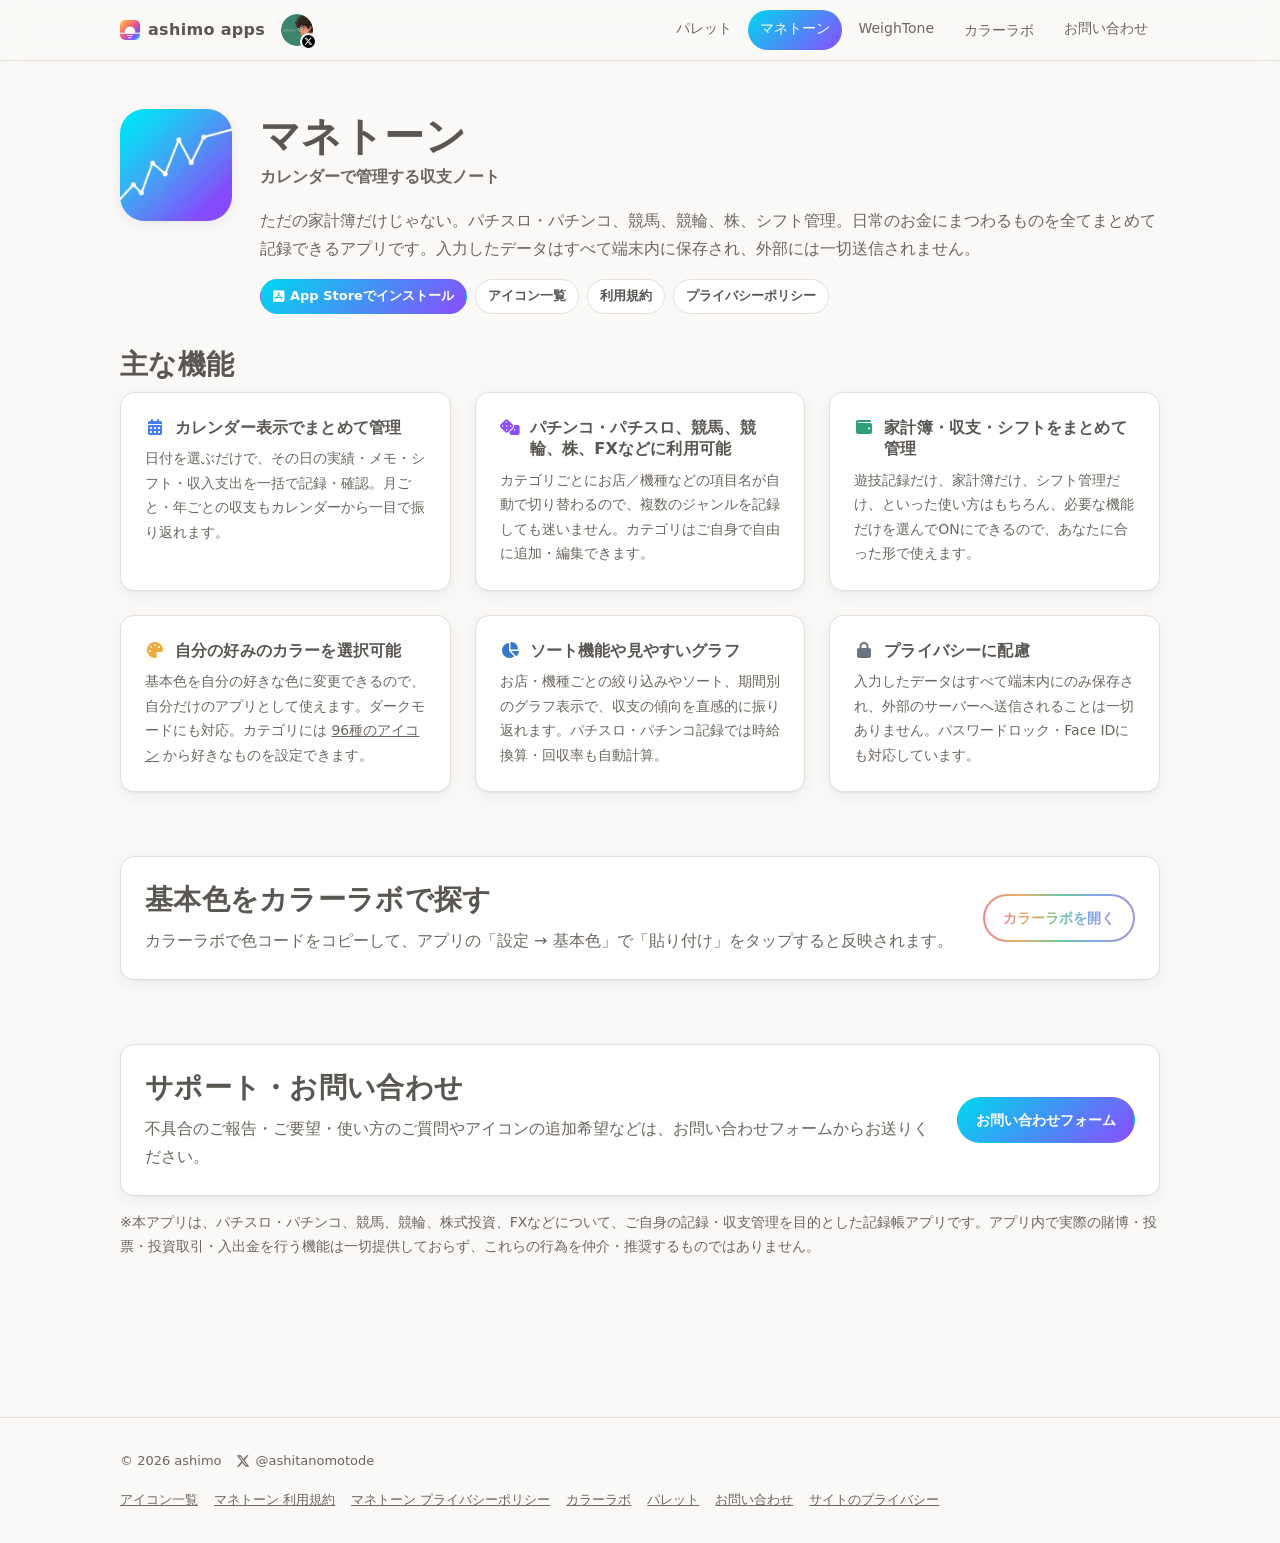
==== commit 5ba8eb2e: "App Storeへのインストール導線を追加し、アイコンを統一 - トップページ：マネトーンの見出し横にApp Storeバッジを追加   （WeighToneの「公開準備中」と同じ位置） - マネト" ====
--- a/manetone/index.html
+++ b/manetone/index.html
@@ -12,8 +12,8 @@
   <meta name="theme-color" media="(prefers-color-scheme: dark)" content="#151412">
   <title>マネトーン｜カレンダーで管理する収支ノート</title>
   <meta name="description" content="ただの家計簿だけじゃない。パチスロ・パチンコ、競馬、競輪、株、シフト管理。日常のお金にまつわるものを全てまとめて記録できるアプリです「マネトーン」。">
-  <link rel="stylesheet" href="https://cdnjs.cloudflare.com/ajax/libs/font-awesome/6.7.2/css/all.min.css">
-  <link rel="stylesheet" href="../assets/style.css?v=66">
+  <link rel="stylesheet" href="https://cdnjs.cloudflare.com/ajax/libs/font-awesome/6.7.2/css/all.min.css" integrity="sha512-Evv84Mr4kqVGRNSgIGL/F/aIDqQb7xQ2vcrdIwxfjThSH8CSR7PBEakCr51Ck+w+/U6swU2Im1vVX0SVk9ABhg==" crossorigin="anonymous" referrerpolicy="no-referrer">
+  <link rel="stylesheet" href="../assets/style.css?v=67">
   <link rel="canonical" href="https://ashitanomotode.com/manetone/">
   <meta property="og:type" content="website">
   <meta property="og:site_name" content="ashimo apps">
@@ -68,7 +68,7 @@
         <p class="app-catch">カレンダーで管理する収支ノート</p>
         <p>ただの家計簿だけじゃない。パチスロ・パチンコ、競馬、競輪、株、シフト管理。日常のお金にまつわるものを全てまとめて記録できるアプリです。入力したデータはすべて端末内に保存され、外部には一切送信されません。</p>
         <div class="doc-tabs">
-          <a class="btn btn-primary btn-sm" href="https://apps.apple.com/jp/app/id6796136285" rel="noopener">App Storeで見る</a>
+          <a class="btn btn-primary btn-sm" href="https://apps.apple.com/jp/app/id6796136285" rel="noopener"><i class="fa-brands fa-app-store-ios store-ic" aria-hidden="true"></i>App Storeでインストール</a>
           <a class="btn btn-sm" href="icons.html">アイコン一覧</a>
           <a class="btn btn-sm" href="terms.html">利用規約</a>
           <a class="btn btn-sm" href="privacy.html">プライバシーポリシー</a>
--- a/assets/style.css
+++ b/assets/style.css
@@ -1415,3 +1415,21 @@
   .author-badge { width: 18px; height: 18px; }
   .author-badge svg { width: 9px; height: 9px; }
 }
+
+/* ===== App Store への導線（アイコンは全ページ共通） ===== */
+.store-ic { color: #0D96F6; }
+/* 色の付いたボタンの中では、アイコンも文字色に合わせる */
+.btn-primary .store-ic, .btn-mane .store-ic, .btn-weight .store-ic { color: inherit; }
+
+/* カード見出しの横に置く小さなリンク（「公開準備中」と同じ位置・同じ大きさ） */
+.store-badge {
+  display: inline-flex; align-items: center; gap: 5px; vertical-align: middle;
+  margin-left: 8px; padding: 3px 10px; border-radius: 999px;
+  background: var(--surface); border: 1px solid var(--border);
+  color: var(--text-sub); font-size: 11px; font-weight: 700; letter-spacing: .02em;
+  white-space: nowrap; text-decoration: none;
+  transition: box-shadow .18s, transform .1s;
+}
+.store-badge:hover { box-shadow: 0 4px 14px rgba(0,0,0,.18); }
+.store-badge:active { transform: scale(.97); }
+.store-badge .store-ic { font-size: 13px; }
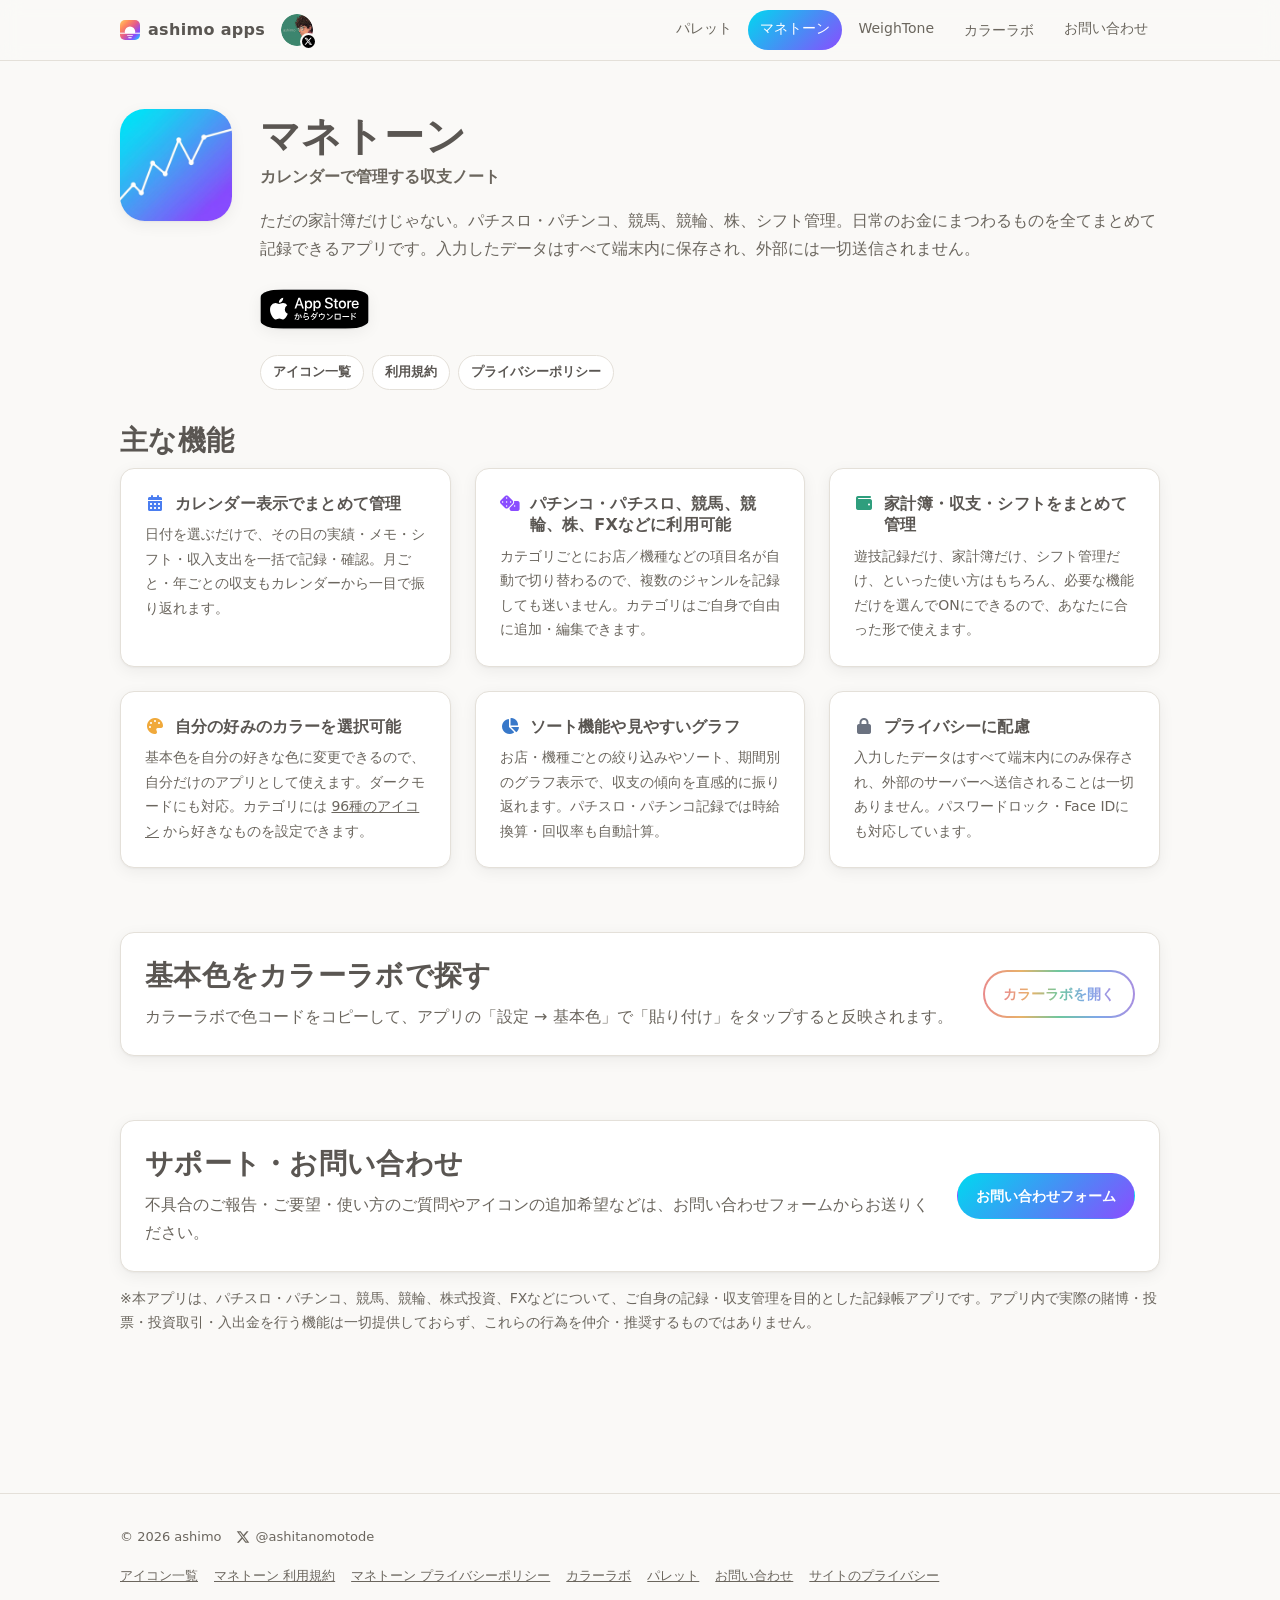
==== commit bf9c8442: "App Store の公式バッジ（Apple提供）に差し替え Font Awesome のアイコンをやめ、Apple が配布している 「App Store からダウンロード」バッジの日本語版を使うよう" ====
--- a/manetone/index.html
+++ b/manetone/index.html
@@ -13,7 +13,7 @@
   <title>マネトーン｜カレンダーで管理する収支ノート</title>
   <meta name="description" content="ただの家計簿だけじゃない。パチスロ・パチンコ、競馬、競輪、株、シフト管理。日常のお金にまつわるものを全てまとめて記録できるアプリです「マネトーン」。">
   <link rel="stylesheet" href="https://cdnjs.cloudflare.com/ajax/libs/font-awesome/6.7.2/css/all.min.css" integrity="sha512-Evv84Mr4kqVGRNSgIGL/F/aIDqQb7xQ2vcrdIwxfjThSH8CSR7PBEakCr51Ck+w+/U6swU2Im1vVX0SVk9ABhg==" crossorigin="anonymous" referrerpolicy="no-referrer">
-  <link rel="stylesheet" href="../assets/style.css?v=67">
+  <link rel="stylesheet" href="../assets/style.css?v=68">
   <link rel="canonical" href="https://ashitanomotode.com/manetone/">
   <meta property="og:type" content="website">
   <meta property="og:site_name" content="ashimo apps">
@@ -67,8 +67,8 @@
         <h1>マネトーン</h1>
         <p class="app-catch">カレンダーで管理する収支ノート</p>
         <p>ただの家計簿だけじゃない。パチスロ・パチンコ、競馬、競輪、株、シフト管理。日常のお金にまつわるものを全てまとめて記録できるアプリです。入力したデータはすべて端末内に保存され、外部には一切送信されません。</p>
+        <p class="store-row"><a class="appstore-badge" href="https://apps.apple.com/jp/app/id6796136285" rel="noopener" aria-label="App Store でマネトーンをダウンロード"><picture><source srcset="../assets/icons/appstore-badge-white.svg" media="(prefers-color-scheme: dark)"><img src="../assets/icons/appstore-badge-black.svg" alt="App Store からダウンロード" width="109" height="40"></picture></a></p>
         <div class="doc-tabs">
-          <a class="btn btn-primary btn-sm" href="https://apps.apple.com/jp/app/id6796136285" rel="noopener"><i class="fa-brands fa-app-store-ios store-ic" aria-hidden="true"></i>App Storeでインストール</a>
           <a class="btn btn-sm" href="icons.html">アイコン一覧</a>
           <a class="btn btn-sm" href="terms.html">利用規約</a>
           <a class="btn btn-sm" href="privacy.html">プライバシーポリシー</a>
--- a/assets/style.css
+++ b/assets/style.css
@@ -1416,20 +1416,18 @@
   .author-badge svg { width: 9px; height: 9px; }
 }
 
-/* ===== App Store への導線（アイコンは全ページ共通） ===== */
-.store-ic { color: #0D96F6; }
-/* 色の付いたボタンの中では、アイコンも文字色に合わせる */
-.btn-primary .store-ic, .btn-mane .store-ic, .btn-weight .store-ic { color: inherit; }
-
-/* カード見出しの横に置く小さなリンク（「公開準備中」と同じ位置・同じ大きさ） */
-.store-badge {
-  display: inline-flex; align-items: center; gap: 5px; vertical-align: middle;
-  margin-left: 8px; padding: 3px 10px; border-radius: 999px;
-  background: var(--surface); border: 1px solid var(--border);
-  color: var(--text-sub); font-size: 11px; font-weight: 700; letter-spacing: .02em;
-  white-space: nowrap; text-decoration: none;
-  transition: box-shadow .18s, transform .1s;
-}
-.store-badge:hover { box-shadow: 0 4px 14px rgba(0,0,0,.18); }
-.store-badge:active { transform: scale(.97); }
-.store-badge .store-ic { font-size: 13px; }
+/* ===== App Store バッジ =====
+   Apple 提供の画像をそのまま使う。ガイドラインの決まりは次のとおり。
+     ・高さは最小 40px（これより小さくしない）
+     ・周囲にバッジの高さの 1/4＝10px 以上の余白を空ける
+     ・画像の改変・回転・アニメーションは不可、自作のバッジも不可
+     ・1つのレイアウトにつき1個まで
+   暗い配色のときは白版に差し替える（Apple が代替として用意しているもの）。 */
+.store-row { margin: 0; padding: 10px 0; line-height: 0; }
+.appstore-badge { display: inline-block; line-height: 0; border-radius: 8px; }
+.appstore-badge img { display: block; width: 109px; height: 40px; }
+.appstore-badge:hover { box-shadow: 0 4px 14px rgba(0,0,0,.18); }
+.appstore-badge:focus-visible { outline: 2px solid var(--text-sub); outline-offset: 3px; }
+
+/* 未公開アプリはバッジを出さず、文字で伝える */
+.store-row-soon { line-height: 1.6; color: var(--text-sub); font-size: 13px; }
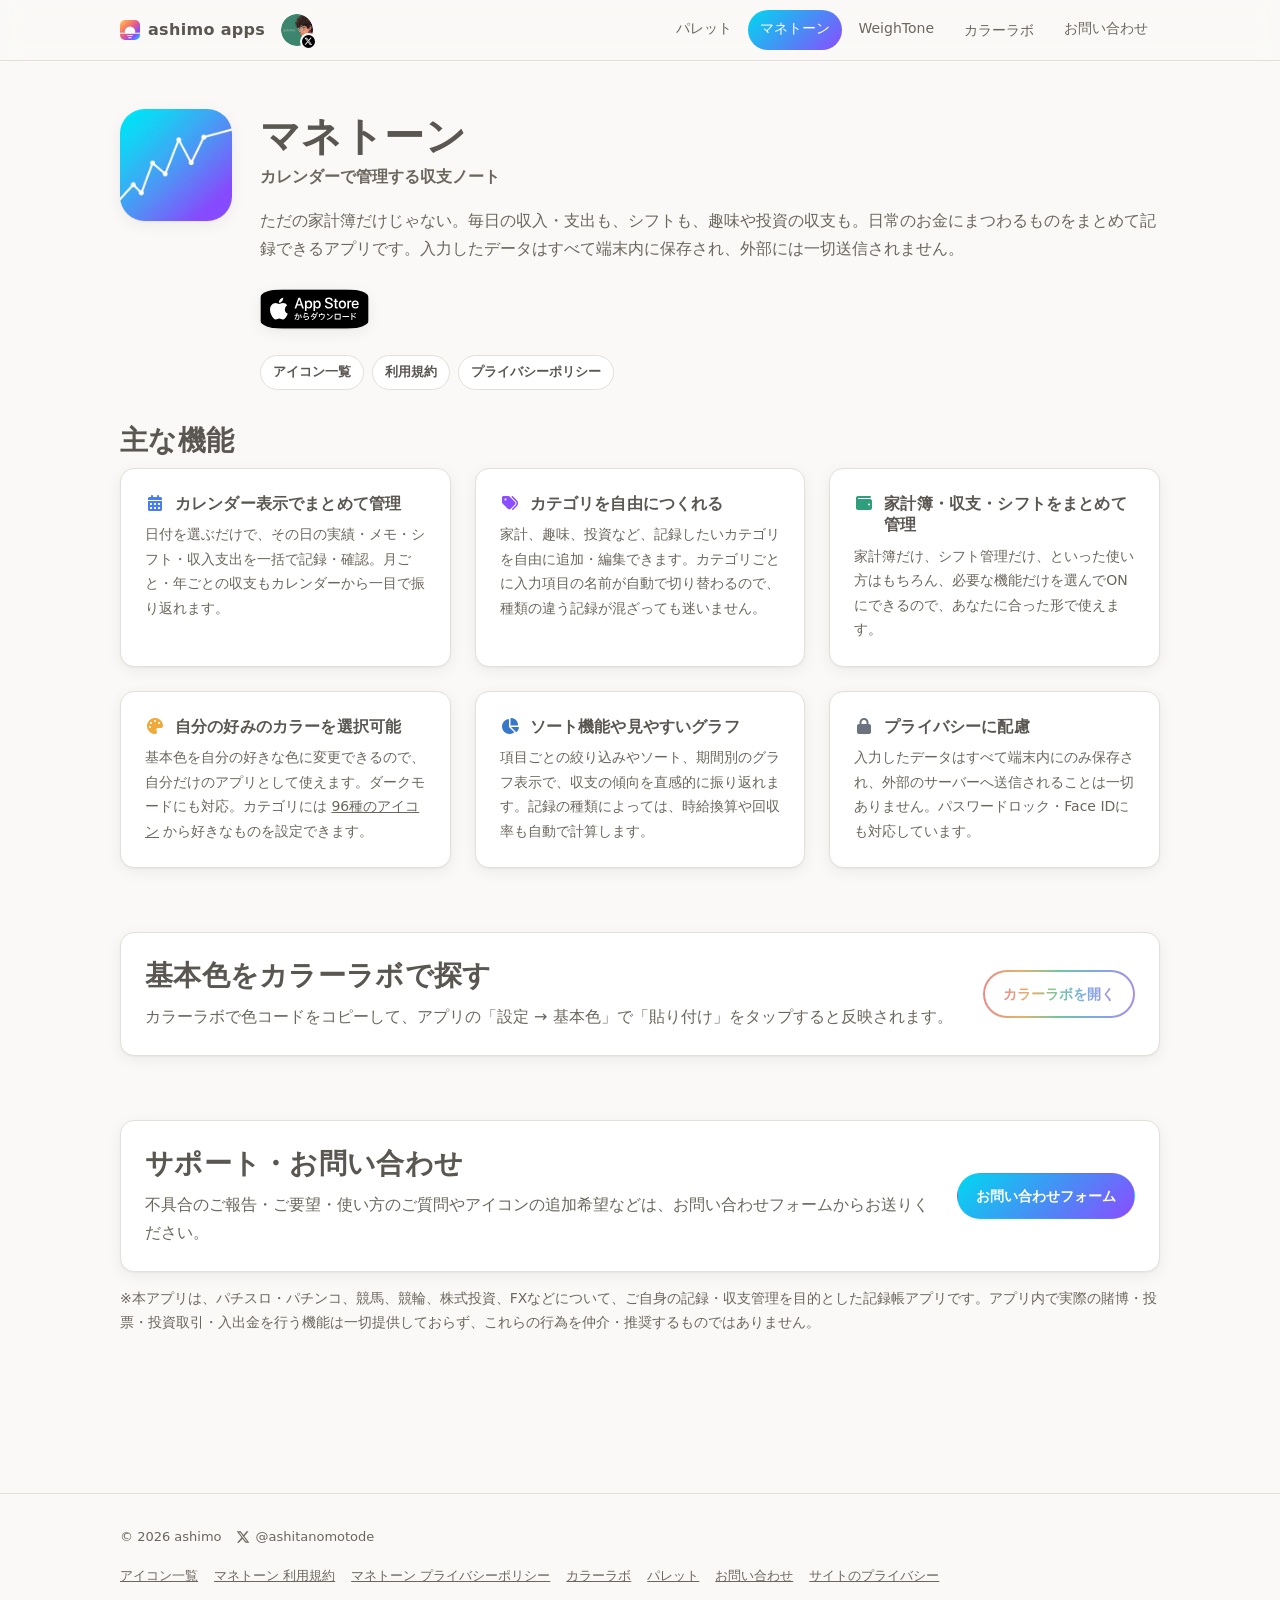
==== commit 9f556b0e: "マネトーンの紹介文からパチンコ・パチスロを前面に出さないよう調整 アプリのプレビュー（カレンダー／年間収支／実績検索）が中立な作りなので、 サイトの紹介文もそれに合わせて一般的な収支管理の表現に寄せた" ====
--- a/manetone/index.html
+++ b/manetone/index.html
@@ -11,15 +11,15 @@
   <meta name="theme-color" media="(prefers-color-scheme: light)" content="#faf9f7">
   <meta name="theme-color" media="(prefers-color-scheme: dark)" content="#151412">
   <title>マネトーン｜カレンダーで管理する収支ノート</title>
-  <meta name="description" content="ただの家計簿だけじゃない。パチスロ・パチンコ、競馬、競輪、株、シフト管理。日常のお金にまつわるものを全てまとめて記録できるアプリです「マネトーン」。">
+  <meta name="description" content="毎日の収入・支出も、シフトも、趣味や投資の収支も。カレンダーに記録して、月ごと・年ごとのお金の流れを振り返れる収支ノートアプリ「マネトーン」。データは端末内にのみ保存されます。">
   <link rel="stylesheet" href="https://cdnjs.cloudflare.com/ajax/libs/font-awesome/6.7.2/css/all.min.css" integrity="sha512-Evv84Mr4kqVGRNSgIGL/F/aIDqQb7xQ2vcrdIwxfjThSH8CSR7PBEakCr51Ck+w+/U6swU2Im1vVX0SVk9ABhg==" crossorigin="anonymous" referrerpolicy="no-referrer">
-  <link rel="stylesheet" href="../assets/style.css?v=68">
+  <link rel="stylesheet" href="../assets/style.css?v=69">
   <link rel="canonical" href="https://ashitanomotode.com/manetone/">
   <meta property="og:type" content="website">
   <meta property="og:site_name" content="ashimo apps">
   <meta property="og:locale" content="ja_JP">
   <meta property="og:title" content="マネトーン｜カレンダーで管理する収支ノート">
-  <meta property="og:description" content="ただの家計簿だけじゃない。パチスロ・パチンコ、競馬、競輪、株、シフト管理。日常のお金にまつわるものを全てまとめて記録できるアプリです「マネトーン」。">
+  <meta property="og:description" content="毎日の収入・支出も、シフトも、趣味や投資の収支も。カレンダーに記録して、月ごと・年ごとのお金の流れを振り返れる収支ノートアプリ「マネトーン」。データは端末内にのみ保存されます。">
   <meta property="og:url" content="https://ashitanomotode.com/manetone/">
   <meta property="og:image" content="https://ashitanomotode.com/assets/ogp-manetone.png">
   <meta name="twitter:card" content="summary_large_image">
@@ -66,7 +66,7 @@
       <div>
         <h1>マネトーン</h1>
         <p class="app-catch">カレンダーで管理する収支ノート</p>
-        <p>ただの家計簿だけじゃない。パチスロ・パチンコ、競馬、競輪、株、シフト管理。日常のお金にまつわるものを全てまとめて記録できるアプリです。入力したデータはすべて端末内に保存され、外部には一切送信されません。</p>
+        <p>ただの家計簿だけじゃない。毎日の収入・支出も、シフトも、趣味や投資の収支も。日常のお金にまつわるものをまとめて記録できるアプリです。入力したデータはすべて端末内に保存され、外部には一切送信されません。</p>
         <p class="store-row"><a class="appstore-badge" href="https://apps.apple.com/jp/app/id6796136285" rel="noopener" aria-label="App Store でマネトーンをダウンロード"><picture><source srcset="../assets/icons/appstore-badge-white.svg" media="(prefers-color-scheme: dark)"><img src="../assets/icons/appstore-badge-black.svg" alt="App Store からダウンロード" width="109" height="40"></picture></a></p>
         <div class="doc-tabs">
           <a class="btn btn-sm" href="icons.html">アイコン一覧</a>
@@ -84,12 +84,12 @@
           <p>日付を選ぶだけで、その日の実績・メモ・シフト・収入支出を一括で記録・確認。月ごと・年ごとの収支もカレンダーから一目で振り返れます。</p>
         </div>
         <div class="card">
-          <h3><i class="fa-solid fa-dice feat-ic" style="color:#8A4DFF"></i>パチンコ・パチスロ、競馬、競輪、株、FXなどに利用可能</h3>
-          <p>カテゴリごとにお店／機種などの項目名が自動で切り替わるので、複数のジャンルを記録しても迷いません。カテゴリはご自身で自由に追加・編集できます。</p>
+          <h3><i class="fa-solid fa-tags feat-ic" style="color:#8A4DFF"></i>カテゴリを自由につくれる</h3>
+          <p>家計、趣味、投資など、記録したいカテゴリを自由に追加・編集できます。カテゴリごとに入力項目の名前が自動で切り替わるので、種類の違う記録が混ざっても迷いません。</p>
         </div>
         <div class="card">
           <h3><i class="fa-solid fa-wallet feat-ic" style="color:#2F9E7D"></i>家計簿・収支・シフトをまとめて管理</h3>
-          <p>遊技記録だけ、家計簿だけ、シフト管理だけ、といった使い方はもちろん、必要な機能だけを選んでONにできるので、あなたに合った形で使えます。</p>
+          <p>家計簿だけ、シフト管理だけ、といった使い方はもちろん、必要な機能だけを選んでONにできるので、あなたに合った形で使えます。</p>
         </div>
         <div class="card">
           <h3><i class="fa-solid fa-palette feat-ic" style="color:#F0A93B"></i>自分の好みのカラーを選択可能</h3>
@@ -97,7 +97,7 @@
         </div>
         <div class="card">
           <h3><i class="fa-solid fa-chart-pie feat-ic" style="color:#3878C9"></i>ソート機能や見やすいグラフ</h3>
-          <p>お店・機種ごとの絞り込みやソート、期間別のグラフ表示で、収支の傾向を直感的に振り返れます。パチスロ・パチンコ記録では時給換算・回収率も自動計算。</p>
+          <p>項目ごとの絞り込みやソート、期間別のグラフ表示で、収支の傾向を直感的に振り返れます。記録の種類によっては、時給換算や回収率も自動で計算します。</p>
         </div>
         <div class="card">
           <h3><i class="fa-solid fa-lock feat-ic" style="color:#6B7280"></i>プライバシーに配慮</h3>
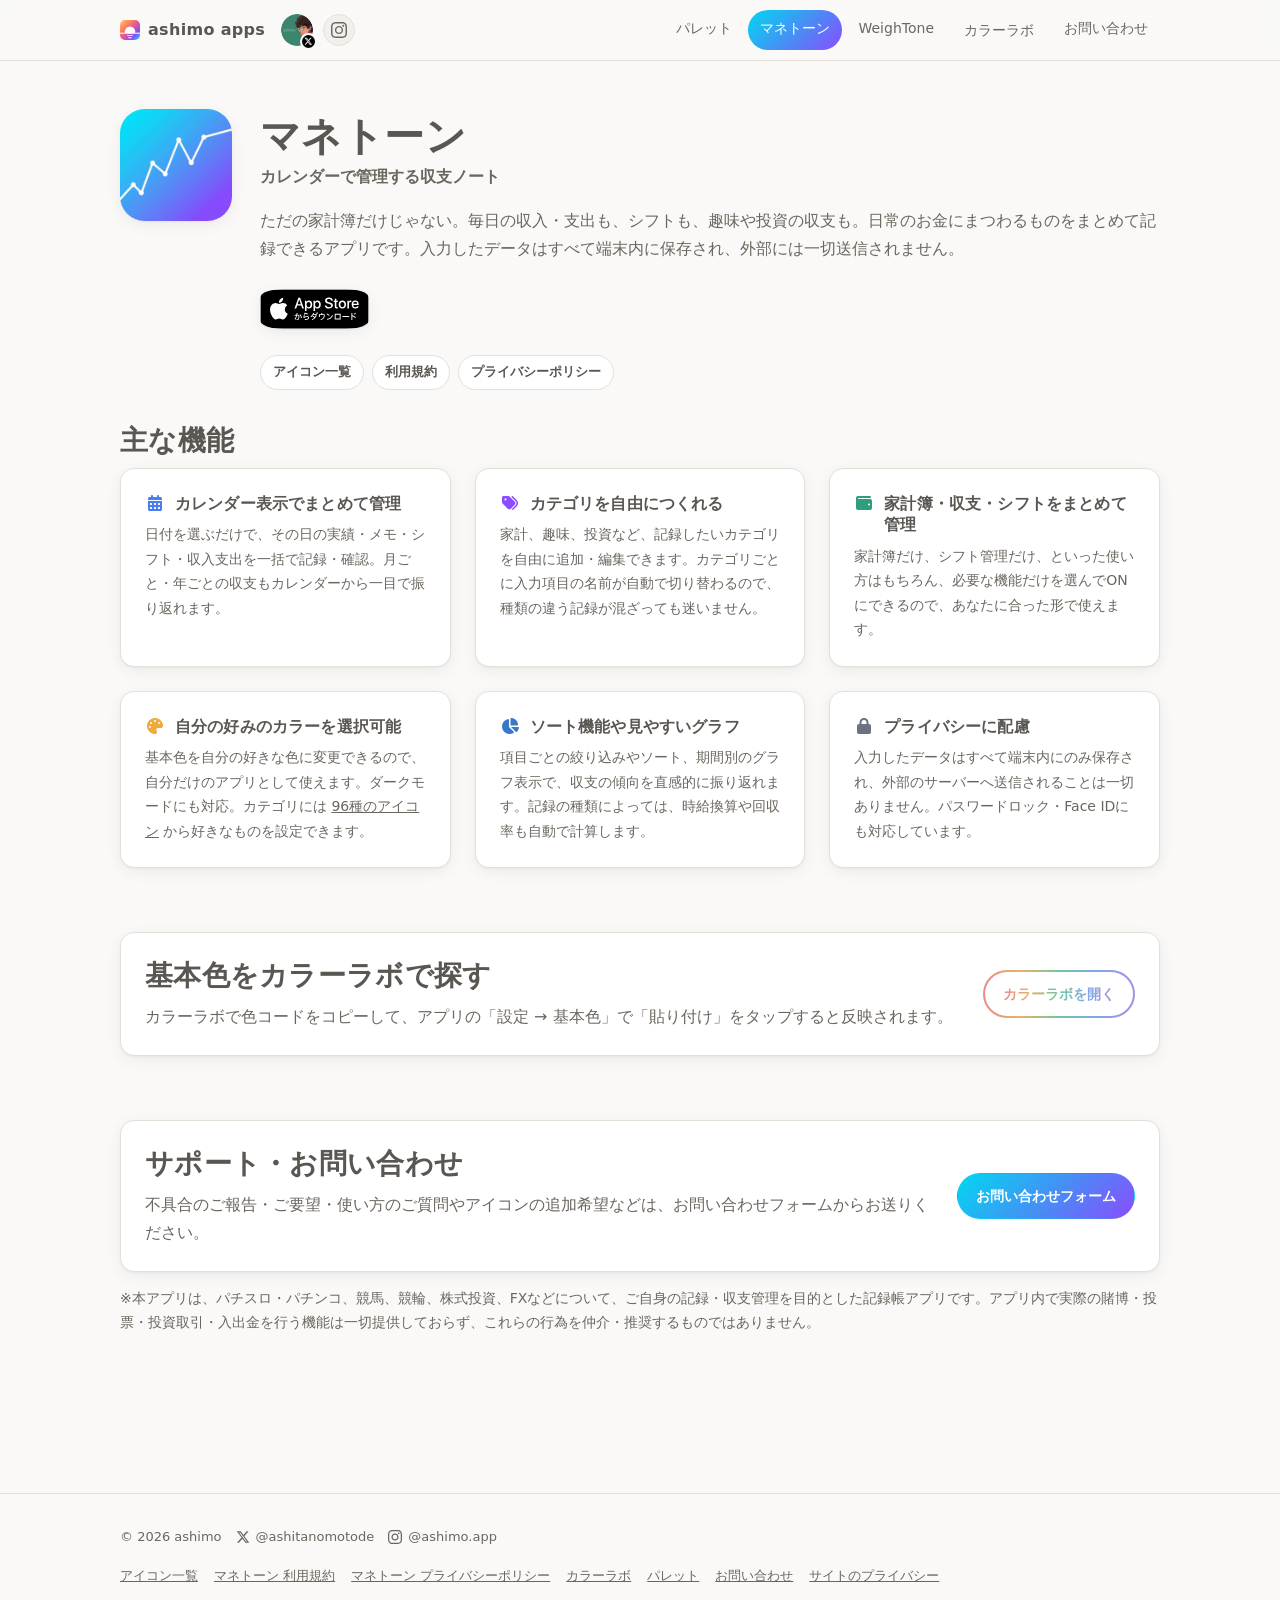
==== commit 55f809b8: "InstagramへのリンクをヘッダーとフッターにXと並べて追加 - ヘッダー: 運営者アイコン（X）の隣に、同じ大きさの丸ボタンでInstagramを追加 - フッター: X のリンクと並べて表示。" ====
--- a/manetone/index.html
+++ b/manetone/index.html
@@ -13,7 +13,7 @@
   <title>マネトーン｜カレンダーで管理する収支ノート</title>
   <meta name="description" content="毎日の収入・支出も、シフトも、趣味や投資の収支も。カレンダーに記録して、月ごと・年ごとのお金の流れを振り返れる収支ノートアプリ「マネトーン」。データは端末内にのみ保存されます。">
   <link rel="stylesheet" href="https://cdnjs.cloudflare.com/ajax/libs/font-awesome/6.7.2/css/all.min.css" integrity="sha512-Evv84Mr4kqVGRNSgIGL/F/aIDqQb7xQ2vcrdIwxfjThSH8CSR7PBEakCr51Ck+w+/U6swU2Im1vVX0SVk9ABhg==" crossorigin="anonymous" referrerpolicy="no-referrer">
-  <link rel="stylesheet" href="../assets/style.css?v=69">
+  <link rel="stylesheet" href="../assets/style.css?v=70">
   <link rel="canonical" href="https://ashitanomotode.com/manetone/">
   <meta property="og:type" content="website">
   <meta property="og:site_name" content="ashimo apps">
@@ -31,7 +31,7 @@
   "applicationCategory": "FinanceApplication",
   "operatingSystem": "iOS",
   "url": "https://ashitanomotode.com/manetone/",
-  "installUrl": "https://apps.apple.com/jp/app/id6796136285",
+  "installUrl": "https://apps.apple.com/app/apple-store/id6796136285?pt=129240430&ct=site&mt=8",
   "description": "普段の生活での収入・支出はもちろん、勝ち負けのあるお金も、シフト管理も。日常のお金にまつわるものを全てまとめて記録できるアプリです。",
   "offers": {
     "@type": "Offer",
@@ -49,7 +49,10 @@
   <header class="site-header">
     <div class="wrap">
       <a class="logo" href="../index.html"><span class="logo-dot"></span>ashimo apps</a>
-      <a class="author-link" href="https://x.com/ashitanomotode" rel="me noopener" target="_blank" aria-label="運営者 ashimo のX（@ashitanomotode）"><img src="../assets/icons/ashimo.png" alt="" width="30" height="30"><span class="author-badge" aria-hidden="true"><svg viewBox="0 0 24 24"><path d="M18.244 2.25h3.308l-7.227 8.26 8.502 11.24H16.17l-5.214-6.817L4.99 21.75H1.68l7.73-8.835L1.254 2.25H8.08l4.713 6.231zm-1.161 17.52h1.833L7.084 4.126H5.117z"/></svg></span></a>
+      <span class="author-group">
+        <a class="author-link" href="https://x.com/ashitanomotode" rel="me noopener" target="_blank" aria-label="運営者 ashimo のX（@ashitanomotode）"><img src="../assets/icons/ashimo.png" alt="" width="30" height="30"><span class="author-badge" aria-hidden="true"><svg viewBox="0 0 24 24"><path d="M18.244 2.25h3.308l-7.227 8.26 8.502 11.24H16.17l-5.214-6.817L4.99 21.75H1.68l7.73-8.835L1.254 2.25H8.08l4.713 6.231zm-1.161 17.52h1.833L7.084 4.126H5.117z"/></svg></span></a>
+        <a class="sns-round" href="https://www.instagram.com/ashimo.app/" rel="me noopener" target="_blank" aria-label="運営者 ashimo のInstagram（@ashimo.app）"><i class="ig-glyph" aria-hidden="true"></i></a>
+      </span>
       <nav class="nav">
         <a data-nav="palette" href="../palette.html"><span class="rainbow-label">パレット</span></a>
         <a data-nav="manetone" href="./" aria-current="page">マネトーン</a>
@@ -67,7 +70,7 @@
         <h1>マネトーン</h1>
         <p class="app-catch">カレンダーで管理する収支ノート</p>
         <p>ただの家計簿だけじゃない。毎日の収入・支出も、シフトも、趣味や投資の収支も。日常のお金にまつわるものをまとめて記録できるアプリです。入力したデータはすべて端末内に保存され、外部には一切送信されません。</p>
-        <p class="store-row"><a class="appstore-badge" href="https://apps.apple.com/jp/app/id6796136285" rel="noopener" aria-label="App Store でマネトーンをダウンロード"><picture><source srcset="../assets/icons/appstore-badge-white.svg" media="(prefers-color-scheme: dark)"><img src="../assets/icons/appstore-badge-black.svg" alt="App Store からダウンロード" width="109" height="40"></picture></a></p>
+        <p class="store-row"><a class="appstore-badge" href="https://apps.apple.com/app/apple-store/id6796136285?pt=129240430&amp;ct=site&amp;mt=8" rel="noopener" aria-label="App Store でマネトーンをダウンロード"><picture><source srcset="../assets/icons/appstore-badge-white.svg" media="(prefers-color-scheme: dark)"><img src="../assets/icons/appstore-badge-black.svg" alt="App Store からダウンロード" width="109" height="40"></picture></a></p>
         <div class="doc-tabs">
           <a class="btn btn-sm" href="icons.html">アイコン一覧</a>
           <a class="btn btn-sm" href="terms.html">利用規約</a>
@@ -130,7 +133,7 @@
 
   <footer class="site-footer">
     <div class="wrap">
-      <span class="foot-brand">© 2026 ashimo<a class="x-link" href="https://x.com/ashitanomotode" rel="me noopener" target="_blank" aria-label="X（旧Twitter）@ashitanomotode"><svg class="x-icon" viewBox="0 0 24 24" aria-hidden="true"><path d="M18.244 2.25h3.308l-7.227 8.26 8.502 11.24H16.17l-5.214-6.817L4.99 21.75H1.68l7.73-8.835L1.254 2.25H8.08l4.713 6.231zm-1.161 17.52h1.833L7.084 4.126H5.117z"/></svg><span>@ashitanomotode</span></a></span>
+      <span class="foot-brand">© 2026 ashimo<a class="sns-link" href="https://x.com/ashitanomotode" rel="me noopener" target="_blank" aria-label="X（旧Twitter）@ashitanomotode"><svg class="sns-icon" viewBox="0 0 24 24" aria-hidden="true"><path d="M18.244 2.25h3.308l-7.227 8.26 8.502 11.24H16.17l-5.214-6.817L4.99 21.75H1.68l7.73-8.835L1.254 2.25H8.08l4.713 6.231zm-1.161 17.52h1.833L7.084 4.126H5.117z"/></svg><span>@ashitanomotode</span></a><a class="sns-link" href="https://www.instagram.com/ashimo.app/" rel="me noopener" target="_blank" aria-label="Instagram @ashimo.app"><i class="ig-glyph" aria-hidden="true"></i><span>@ashimo.app</span></a></span>
       <nav>
         <a href="icons.html">アイコン一覧</a>
         <a href="terms.html">マネトーン 利用規約</a>
--- a/assets/style.css
+++ b/assets/style.css
@@ -1380,21 +1380,31 @@
   white-space: nowrap;
 }
 
-/* フッターのXリンク */
+/* Instagram のマークは線が細かくパスも長いので、画像を1枚だけ置いて
+   CSS のマスクで色を付ける（各ページに直接書くとHTMLが読みづらくなるため）。
+   url() は style.css からの相対パスなので、どの階層のページでも同じ指定で届く。 */
+.ig-glyph {
+  display: block; flex: none; background: currentColor;
+  -webkit-mask: url(icons/instagram.svg) center / contain no-repeat;
+          mask: url(icons/instagram.svg) center / contain no-repeat;
+}
+
+/* フッターのSNSリンク（X・Instagram） */
 .foot-brand { display: inline-flex; align-items: center; gap: 14px; flex-wrap: wrap; }
-.x-link {
+.sns-link {
   display: inline-flex; align-items: center; gap: 6px;
   color: var(--text-sub); text-decoration: none; font-size: 13px;
 }
-.x-link .x-icon { width: 14px; height: 14px; fill: currentColor; flex: none; }
-.x-link:hover { color: var(--text); }
-
-/* ヘッダー：ロゴの隣に置く運営者アイコン（Xへのリンク）
+.sns-link .sns-icon { width: 14px; height: 14px; fill: currentColor; flex: none; }
+.sns-link .ig-glyph { width: 14px; height: 14px; }
+.sns-link:hover { color: var(--text); }
+
+/* ヘッダー：ロゴの隣に置く運営者アイコン（X）とInstagramのリンク
    margin-right:auto で、ロゴとアイコンを左に寄せ、残りの余白を右に送る
    （space-between のままだとアイコンが右端へ飛んでしまう） */
+.author-group { display: inline-flex; align-items: center; gap: 10px; margin-right: auto; }
 .author-link {
   display: inline-flex; flex: none; line-height: 0; border-radius: 50%;
-  margin-right: auto;
 }
 .author-link { position: relative; }
 .author-link img { width: 32px; height: 32px; border-radius: 50%; display: block; }
@@ -1408,12 +1418,24 @@
   display: grid; place-items: center;
 }
 .author-badge svg { width: 8.5px; height: 8.5px; fill: #fff; display: block; }
+/* 運営者アイコンと同じ大きさの丸ボタン。中身はマークだけなので枠で輪郭を出す */
+.sns-round {
+  display: grid; place-items: center; flex: none;
+  width: 32px; height: 32px; border-radius: 50%;
+  background: var(--surface-2); border: 1px solid var(--border);
+  color: var(--text-sub);
+}
+.sns-round .ig-glyph { width: 16px; height: 16px; }
+.sns-round:hover { color: var(--text); }
+.sns-round:focus-visible { outline: 2px solid var(--text-sub); outline-offset: 2px; }
 @media (max-width: 600px) {
   /* スマホではロゴと同じ行の右端へ。指で押しやすいよう少し大きく */
-  .author-link { margin-right: 0; margin-left: auto; }
+  .author-group { margin-right: 0; margin-left: auto; gap: 8px; }
   .author-link img { width: 34px; height: 34px; }
   .author-badge { width: 18px; height: 18px; }
   .author-badge svg { width: 9px; height: 9px; }
+  .sns-round { width: 34px; height: 34px; }
+  .sns-round .ig-glyph { width: 17px; height: 17px; }
 }
 
 /* ===== App Store バッジ =====
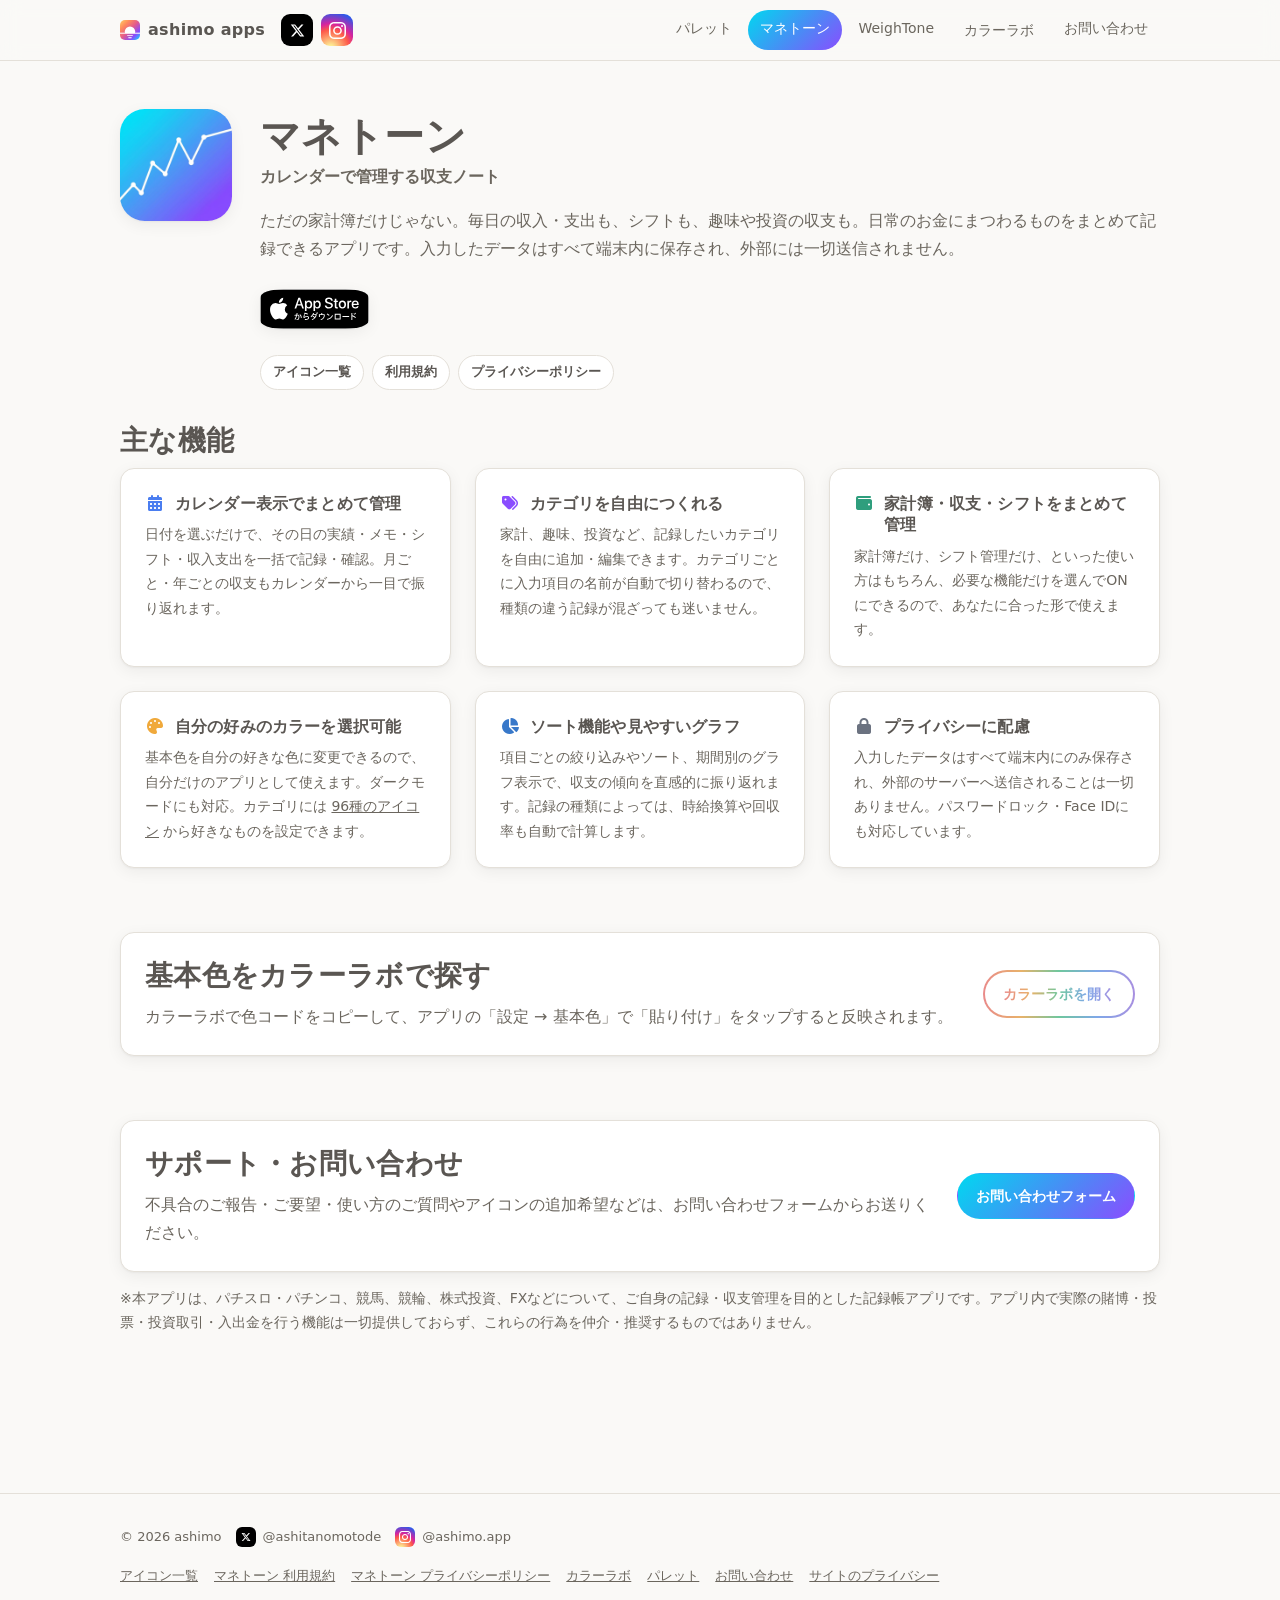
==== commit 9c5dfe5a: "SNSのマークをX・Instagramそれぞれのブランド色にそろえる ヘッダーの運営者アイコン（顔写真＋Xバッジ）をやめて、Xは黒地、 Instagramは公式のグラデーション地に白マークを乗せたタイ" ====
--- a/manetone/index.html
+++ b/manetone/index.html
@@ -13,7 +13,7 @@
   <title>マネトーン｜カレンダーで管理する収支ノート</title>
   <meta name="description" content="毎日の収入・支出も、シフトも、趣味や投資の収支も。カレンダーに記録して、月ごと・年ごとのお金の流れを振り返れる収支ノートアプリ「マネトーン」。データは端末内にのみ保存されます。">
   <link rel="stylesheet" href="https://cdnjs.cloudflare.com/ajax/libs/font-awesome/6.7.2/css/all.min.css" integrity="sha512-Evv84Mr4kqVGRNSgIGL/F/aIDqQb7xQ2vcrdIwxfjThSH8CSR7PBEakCr51Ck+w+/U6swU2Im1vVX0SVk9ABhg==" crossorigin="anonymous" referrerpolicy="no-referrer">
-  <link rel="stylesheet" href="../assets/style.css?v=70">
+  <link rel="stylesheet" href="../assets/style.css?v=71">
   <link rel="canonical" href="https://ashitanomotode.com/manetone/">
   <meta property="og:type" content="website">
   <meta property="og:site_name" content="ashimo apps">
@@ -49,9 +49,9 @@
   <header class="site-header">
     <div class="wrap">
       <a class="logo" href="../index.html"><span class="logo-dot"></span>ashimo apps</a>
-      <span class="author-group">
-        <a class="author-link" href="https://x.com/ashitanomotode" rel="me noopener" target="_blank" aria-label="運営者 ashimo のX（@ashitanomotode）"><img src="../assets/icons/ashimo.png" alt="" width="30" height="30"><span class="author-badge" aria-hidden="true"><svg viewBox="0 0 24 24"><path d="M18.244 2.25h3.308l-7.227 8.26 8.502 11.24H16.17l-5.214-6.817L4.99 21.75H1.68l7.73-8.835L1.254 2.25H8.08l4.713 6.231zm-1.161 17.52h1.833L7.084 4.126H5.117z"/></svg></span></a>
-        <a class="sns-round" href="https://www.instagram.com/ashimo.app/" rel="me noopener" target="_blank" aria-label="運営者 ashimo のInstagram（@ashimo.app）"><i class="ig-glyph" aria-hidden="true"></i></a>
+      <span class="sns-group">
+        <a class="sns-tile sns-tile-x" href="https://x.com/ashitanomotode" rel="me noopener" target="_blank" aria-label="運営者 ashimo のX（@ashitanomotode）"><svg class="sns-icon" viewBox="0 0 24 24" aria-hidden="true"><path d="M18.244 2.25h3.308l-7.227 8.26 8.502 11.24H16.17l-5.214-6.817L4.99 21.75H1.68l7.73-8.835L1.254 2.25H8.08l4.713 6.231zm-1.161 17.52h1.833L7.084 4.126H5.117z"/></svg></a>
+        <a class="sns-tile sns-tile-ig" href="https://www.instagram.com/ashimo.app/" rel="me noopener" target="_blank" aria-label="運営者 ashimo のInstagram（@ashimo.app）"><i class="ig-glyph" aria-hidden="true"></i></a>
       </span>
       <nav class="nav">
         <a data-nav="palette" href="../palette.html"><span class="rainbow-label">パレット</span></a>
@@ -133,7 +133,7 @@
 
   <footer class="site-footer">
     <div class="wrap">
-      <span class="foot-brand">© 2026 ashimo<a class="sns-link" href="https://x.com/ashitanomotode" rel="me noopener" target="_blank" aria-label="X（旧Twitter）@ashitanomotode"><svg class="sns-icon" viewBox="0 0 24 24" aria-hidden="true"><path d="M18.244 2.25h3.308l-7.227 8.26 8.502 11.24H16.17l-5.214-6.817L4.99 21.75H1.68l7.73-8.835L1.254 2.25H8.08l4.713 6.231zm-1.161 17.52h1.833L7.084 4.126H5.117z"/></svg><span>@ashitanomotode</span></a><a class="sns-link" href="https://www.instagram.com/ashimo.app/" rel="me noopener" target="_blank" aria-label="Instagram @ashimo.app"><i class="ig-glyph" aria-hidden="true"></i><span>@ashimo.app</span></a></span>
+      <span class="foot-brand">© 2026 ashimo<a class="sns-link" href="https://x.com/ashitanomotode" rel="me noopener" target="_blank" aria-label="X（旧Twitter）@ashitanomotode"><span class="sns-tile sns-tile-x sns-tile-sm"><svg class="sns-icon" viewBox="0 0 24 24" aria-hidden="true"><path d="M18.244 2.25h3.308l-7.227 8.26 8.502 11.24H16.17l-5.214-6.817L4.99 21.75H1.68l7.73-8.835L1.254 2.25H8.08l4.713 6.231zm-1.161 17.52h1.833L7.084 4.126H5.117z"/></svg></span><span>@ashitanomotode</span></a><a class="sns-link" href="https://www.instagram.com/ashimo.app/" rel="me noopener" target="_blank" aria-label="Instagram @ashimo.app"><span class="sns-tile sns-tile-ig sns-tile-sm"><i class="ig-glyph" aria-hidden="true"></i></span><span>@ashimo.app</span></a></span>
       <nav>
         <a href="icons.html">アイコン一覧</a>
         <a href="terms.html">マネトーン 利用規約</a>
--- a/assets/style.css
+++ b/assets/style.css
@@ -1380,6 +1380,27 @@
   white-space: nowrap;
 }
 
+/* ===== SNSのマーク（X・Instagram） =====
+   どちらのSNSかひと目で分かるよう、それぞれのブランドの色をそのまま使う。
+   Xは黒地、Instagramは公式のグラデーション地に、白のマークを乗せる。 */
+.sns-tile {
+  display: grid; place-items: center; flex: none;
+  width: 32px; height: 32px; border-radius: 9px;
+  color: #fff;
+}
+.sns-tile-x { background: #000; }
+.sns-tile-ig {
+  background: radial-gradient(circle at 30% 107%,
+    #fdf497 0%, #fdf497 5%, #fd5949 45%, #d6249f 60%, #285aeb 90%);
+}
+/* 暗い配色では黒地が背景に溶けるので、ふちで輪郭を出す */
+@media (prefers-color-scheme: dark) {
+  .sns-tile-x { border: 1px solid var(--border); }
+}
+a.sns-tile:hover { opacity: .85; }
+a.sns-tile:focus-visible { outline: 2px solid var(--text-sub); outline-offset: 3px; }
+
+.sns-tile .sns-icon { width: 15px; height: 15px; fill: currentColor; display: block; }
 /* Instagram のマークは線が細かくパスも長いので、画像を1枚だけ置いて
    CSS のマスクで色を付ける（各ページに直接書くとHTMLが読みづらくなるため）。
    url() は style.css からの相対パスなので、どの階層のページでも同じ指定で届く。 */
@@ -1388,54 +1409,33 @@
   -webkit-mask: url(icons/instagram.svg) center / contain no-repeat;
           mask: url(icons/instagram.svg) center / contain no-repeat;
 }
-
-/* フッターのSNSリンク（X・Instagram） */
+.sns-tile .ig-glyph { width: 17px; height: 17px; }
+
+/* ヘッダー：ロゴの隣に2つ並べる。
+   margin-right:auto で、ロゴとマークを左に寄せ、残りの余白を右に送る
+   （space-between のままだとマークが右端へ飛んでしまう） */
+.sns-group { display: inline-flex; align-items: center; gap: 8px; margin-right: auto; }
+
+/* フッター：アカウント名を添えて並べる。マークは文字に合わせて小さく */
 .foot-brand { display: inline-flex; align-items: center; gap: 14px; flex-wrap: wrap; }
 .sns-link {
-  display: inline-flex; align-items: center; gap: 6px;
+  display: inline-flex; align-items: center; gap: 7px;
   color: var(--text-sub); text-decoration: none; font-size: 13px;
 }
-.sns-link .sns-icon { width: 14px; height: 14px; fill: currentColor; flex: none; }
-.sns-link .ig-glyph { width: 14px; height: 14px; }
 .sns-link:hover { color: var(--text); }
-
-/* ヘッダー：ロゴの隣に置く運営者アイコン（X）とInstagramのリンク
-   margin-right:auto で、ロゴとアイコンを左に寄せ、残りの余白を右に送る
-   （space-between のままだとアイコンが右端へ飛んでしまう） */
-.author-group { display: inline-flex; align-items: center; gap: 10px; margin-right: auto; }
-.author-link {
-  display: inline-flex; flex: none; line-height: 0; border-radius: 50%;
-}
-.author-link { position: relative; }
-.author-link img { width: 32px; height: 32px; border-radius: 50%; display: block; }
-.author-link:hover { opacity: .82; }
-.author-link:focus-visible { outline: 2px solid var(--text-sub); outline-offset: 2px; }
-/* Xへのリンクだとわかるよう、右下に小さなバッジを重ねる */
-.author-badge {
-  position: absolute; right: -4px; bottom: -4px;
-  width: 17px; height: 17px; border-radius: 50%;
-  background: #000; border: 2px solid var(--bg);
-  display: grid; place-items: center;
-}
-.author-badge svg { width: 8.5px; height: 8.5px; fill: #fff; display: block; }
-/* 運営者アイコンと同じ大きさの丸ボタン。中身はマークだけなので枠で輪郭を出す */
-.sns-round {
-  display: grid; place-items: center; flex: none;
-  width: 32px; height: 32px; border-radius: 50%;
-  background: var(--surface-2); border: 1px solid var(--border);
-  color: var(--text-sub);
-}
-.sns-round .ig-glyph { width: 16px; height: 16px; }
-.sns-round:hover { color: var(--text); }
-.sns-round:focus-visible { outline: 2px solid var(--text-sub); outline-offset: 2px; }
+.sns-tile-sm { width: 20px; height: 20px; border-radius: 6px; }
+.sns-tile-sm .sns-icon { width: 10px; height: 10px; }
+.sns-tile-sm .ig-glyph { width: 12px; height: 12px; }
+
 @media (max-width: 600px) {
   /* スマホではロゴと同じ行の右端へ。指で押しやすいよう少し大きく */
-  .author-group { margin-right: 0; margin-left: auto; gap: 8px; }
-  .author-link img { width: 34px; height: 34px; }
-  .author-badge { width: 18px; height: 18px; }
-  .author-badge svg { width: 9px; height: 9px; }
-  .sns-round { width: 34px; height: 34px; }
-  .sns-round .ig-glyph { width: 17px; height: 17px; }
+  .sns-group { margin-right: 0; margin-left: auto; }
+  .sns-tile { width: 34px; height: 34px; border-radius: 10px; }
+  .sns-tile .sns-icon { width: 16px; height: 16px; }
+  .sns-tile .ig-glyph { width: 18px; height: 18px; }
+  .sns-tile-sm { width: 20px; height: 20px; border-radius: 6px; }
+  .sns-tile-sm .sns-icon { width: 10px; height: 10px; }
+  .sns-tile-sm .ig-glyph { width: 12px; height: 12px; }
 }
 
 /* ===== App Store バッジ =====
